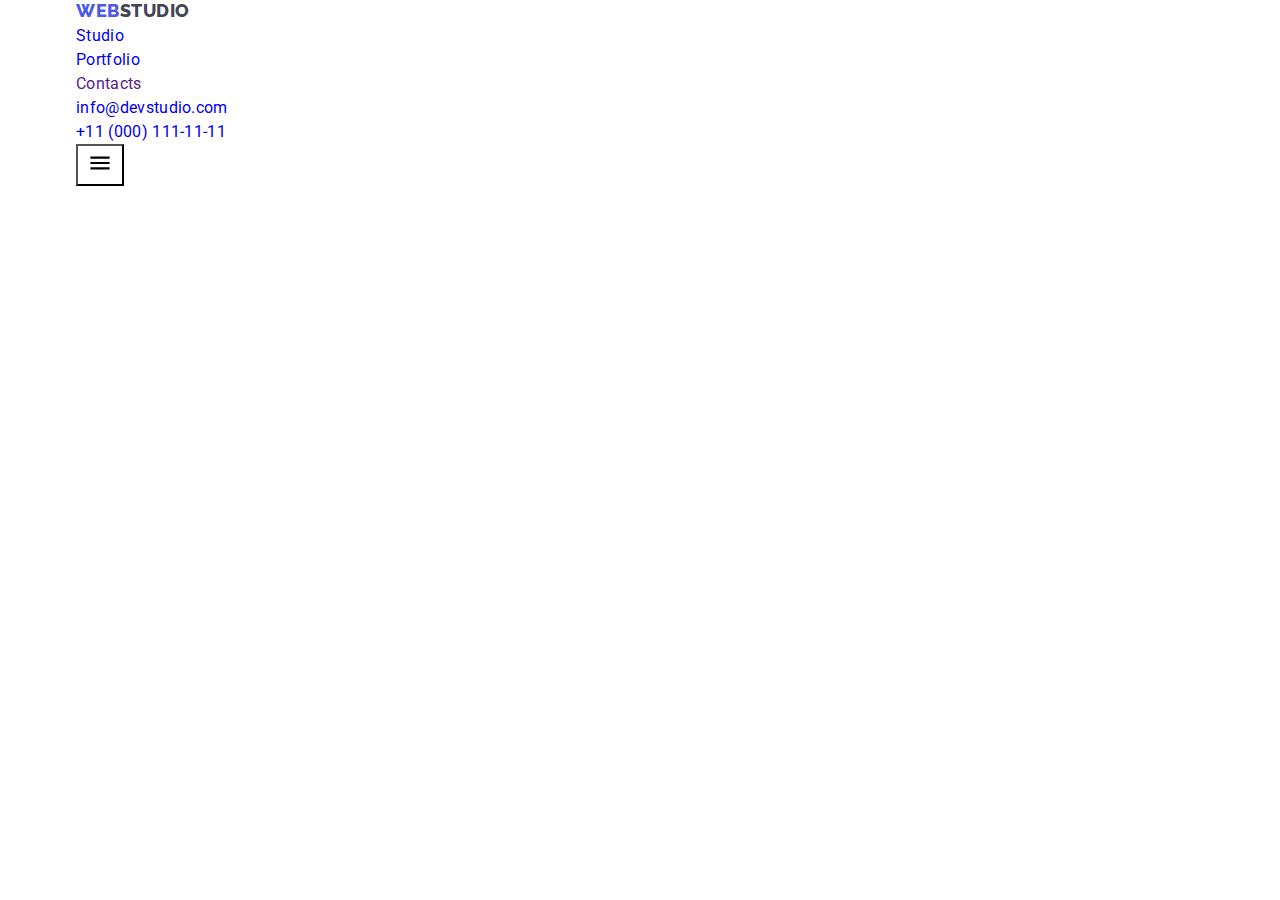
==== index.html @ 3a9acaa5 "comment styles and html" ====
<!DOCTYPE html>
<html lang="en">
  <head>
    <meta charset="UTF-8" />
    <meta http-equiv="X-UA-Compatible" content="IE=edge" />
    <meta name="viewport" content="width=device-width, initial-scale=1.0" />
    <title>Kizenko</title>
    <link rel="preconnect" href="https://fonts.googleapis.com" />
    <link rel="preconnect" href="https://fonts.gstatic.com" crossorigin />
    <link
      href="https://fonts.googleapis.com/css2?family=Raleway:wght@800&family=Roboto:wght@400;500;700;900&display=swap"
      rel="stylesheet"
    />
    <link
      rel="stylesheet"
      href="https://cdnjs.cloudflare.com/ajax/libs/modern-normalize/1.1.0/modern-normalize.min.css"
    />
    <link rel="stylesheet" href="./css/styles.css" />
  </head>

  <body>
    <!--header-->
    <header class="header">
      <div class="container main-nav">
        <nav class="nav">
          <a class="logo link" href="./index.html">
            <span class="web">web</span><span class="studio">studio</span>
          </a>
          <ul class="menu list">
            <li class="item">
              <a class="menu-item link current" href="./index.html">Studio</a>
            </li>
            <li class="item">
              <a class="menu-item link" href="./portfolio.html">Portfolio</a>
            </li>
            <li class="item"><a class="menu-item link" href="">Contacts</a></li>
          </ul>
        </nav>
        <ul class="contact-menu list">
          <li>
            <a class="contact-mail link" href="mailto:info@devstudio.com"
              >info@devstudio.com</a
            >
          </li>
          <li>
            <a class="contact-tel link" href="tel:+110001111111"
              >+11 (000) 111-11-11</a
            >
          </li>
        </ul>
        <button type="button" class="mobile-menu-open">
          <svg class="mobile-menu-open__icon" width="32" height="32">
            <use href="./images/icons.svg#icon-burger"></use>
          </svg>
        </button>
      </div>
    </header>
    <main>
      <!--hero-->
      <!-- <section class="hero">
        <div class="container">
          <h1 class="hero-title">Effective Solutions for Your Business</h1>
          <button class="hero-btn" type="button" data-modal-open>
            Order Service
          </button>
        </div>
      </section> -->
      <!--advantages-->
      <!-- <section class="advantages">
        <div class="container">
          <h2 class="advantages-title">our advantages</h2>
          <ul class="advantages-list list">
            <li class="list-element icon-antenna">
              <h3 class="list-title">Strategy</h3>
              <p class="list-text">
                Our goal is to identify the business problem to walk away with
                the perfect and creative solution.
              </p>
            </li>
            <li class="list-element icon-clock">
              <h3 class="list-title">Punctuality</h3>
              <p class="list-text">
                Bring the key message to the brand's audience for the best price
                within the shortest possible time.
              </p>
            </li>
            <li class="list-element icon-diagram">
              <h3 class="list-title">Diligence</h3>
              <p class="list-text">
                Research and confirm brands that present the strongest digital
                growth opportunities and minimize risk.
              </p>
            </li>
            <li class="list-element icon-astronaut">
              <h3 class="list-title">Technologies</h3>
              <p class="list-text">
                Design practice focused on digital experiences. We bring forth a
                deep passion for problem-solving.
              </p>
            </li>
          </ul>
        </div>
      </section> -->

      <!--img list-->
      <!-- <section class="img">
        <div class="container">
          <h2 class="img-title">What are we doing</h2>
          <ul class="img-list list">
            <li class="img-item">
              <img
                class="picture"
                src="./images/imac.jpg"
                alt="imac image"
                width="360"
              />
            </li>
            <li class="img-item">
              <img
                class="picture"
                src="./images/iphone.jpg"
                alt="iphone image"
                width="360"
              />
            </li>
            <li class="img-item">
              <img
                class="picture"
                src="./images/imac_and_iphone.jpg"
                alt="imac and iphone image"
                width="360"
              />
            </li>
          </ul>
        </div>
      </section> -->
      <!--team-->
      <!-- <section class="team">
        <div class="container">
          <h2 class="team-title">Our Team</h2>
          <ul class="team-list list">
            <li class="teammate">
              <img
                class="picture"
                src="./images/mark_guerrero.jpg"
                alt="Mark Guerrero"
                width="264"
              />
              <div class="card">
                <h3 class="teammate-name">Mark Guerrero</h3>
                <p class="teammate-position">Product Designer</p>
                <ul class="social-list list">
                  <li class="social-list-item">
                    <a href="" class="social-list-link">
                      <svg class="social-list-icon" width="16" height="16">
                        <use href="./images/icons.svg#icon-instagram"></use>
                      </svg>
                    </a>
                  </li>
                  <li class="social-list-item">
                    <a href="" class="social-list-link">
                      <svg class="social-list-icon" width="16" height="16">
                        <use href="./images/icons.svg#icon-twitter"></use>
                      </svg>
                    </a>
                  </li>
                  <li class="social-list-item">
                    <a href="" class="social-list-link">
                      <svg class="social-list-icon" width="16" height="16">
                        <use href="./images/icons.svg#icon-facebook"></use>
                      </svg>
                    </a>
                  </li>
                  <li class="social-list-item">
                    <a href="" class="social-list-link">
                      <svg class="social-list-icon" width="16" height="16">
                        <use href="./images/icons.svg#icon-linkedin"></use>
                      </svg>
                    </a>
                  </li>
                </ul>
              </div>
            </li>
            <li class="teammate">
              <img
                class="picture"
                src="./images/tom_ford.jpg"
                alt="Tom Ford"
                width="264"
              />
              <div class="card">
                <h3 class="teammate-name">Tom Ford</h3>
                <p class="teammate-position">Frontend Developer</p>
                <ul class="social-list list">
                  <li class="social-list-item">
                    <a href="" class="social-list-link">
                      <svg class="social-list-icon" width="16" height="16">
                        <use href="./images/icons.svg#icon-instagram"></use>
                      </svg>
                    </a>
                  </li>
                  <li class="social-list-item">
                    <a href="" class="social-list-link">
                      <svg class="social-list-icon" width="16" height="16">
                        <use href="./images/icons.svg#icon-twitter"></use>
                      </svg>
                    </a>
                  </li>
                  <li class="social-list-item">
                    <a href="" class="social-list-link">
                      <svg class="social-list-icon" width="16" height="16">
                        <use href="./images/icons.svg#icon-facebook"></use>
                      </svg>
                    </a>
                  </li>
                  <li class="social-list-item">
                    <a href="" class="social-list-link">
                      <svg class="social-list-icon" width="16" height="16">
                        <use href="./images/icons.svg#icon-linkedin"></use>
                      </svg>
                    </a>
                  </li>
                </ul>
              </div>
            </li>
            <li class="teammate">
              <img
                class="picture"
                src="./images/camila_garcia.jpg"
                alt="Camila Garcia"
                width="264"
              />
              <div class="card">
                <h3 class="teammate-name">Camila Garcia</h3>
                <p class="teammate-position">Marketing</p>
                <ul class="social-list list">
                  <li class="social-list-item">
                    <a href="" class="social-list-link">
                      <svg class="social-list-icon" width="16" height="16">
                        <use href="./images/icons.svg#icon-instagram"></use>
                      </svg>
                    </a>
                  </li>
                  <li class="social-list-item">
                    <a href="" class="social-list-link">
                      <svg class="social-list-icon" width="16" height="16">
                        <use href="./images/icons.svg#icon-twitter"></use>
                      </svg>
                    </a>
                  </li>
                  <li class="social-list-item">
                    <a href="" class="social-list-link">
                      <svg class="social-list-icon" width="16" height="16">
                        <use href="./images/icons.svg#icon-facebook"></use>
                      </svg>
                    </a>
                  </li>
                  <li class="social-list-item">
                    <a href="" class="social-list-link">
                      <svg class="social-list-icon" width="16" height="16">
                        <use href="./images/icons.svg#icon-linkedin"></use>
                      </svg>
                    </a>
                  </li>
                </ul>
              </div>
            </li>
            <li class="teammate">
              <img
                class="picture"
                src="./images/daniel_wilson.jpg"
                alt="Daniel Wilson"
                width="264"
              />
              <div class="card">
                <h3 class="teammate-name">Daniel Wilson</h3>
                <p class="teammate-position">UI Designer</p>
                <ul class="social-list list">
                  <li class="social-list-item">
                    <a href="" class="social-list-link">
                      <svg class="social-list-icon" width="16" height="16">
                        <use href="./images/icons.svg#icon-instagram"></use>
                      </svg>
                    </a>
                  </li>
                  <li class="social-list-item">
                    <a href="" class="social-list-link">
                      <svg class="social-list-icon" width="16" height="16">
                        <use href="./images/icons.svg#icon-twitter"></use>
                      </svg>
                    </a>
                  </li>
                  <li class="social-list-item">
                    <a href="" class="social-list-link">
                      <svg class="social-list-icon" width="16" height="16">
                        <use href="./images/icons.svg#icon-facebook"></use>
                      </svg>
                    </a>
                  </li>
                  <li class="social-list-item">
                    <a href="" class="social-list-link">
                      <svg class="social-list-icon" width="16" height="16">
                        <use href="./images/icons.svg#icon-linkedin"></use>
                      </svg>
                    </a>
                  </li>
                </ul>
              </div>
            </li>
          </ul>
        </div>
      </section> -->
      <!--Customers-->
      <!-- <section class="customers">
        <div class="container">
          <h2 class="customers-title">Customers</h2>
          <ul class="customers-list list">
            <li class="customers-item">
              <a href="" class="customers-link">
                <svg class="customers-icon" width="104" height="56">
                  <use href="./images/icons.svg#icon-Logo-1"></use>
                </svg>
              </a>
            </li>
            <li class="customers-item">
              <a href="" class="customers-link">
                <svg class="customers-icon" width="104" height="56">
                  <use href="./images/icons.svg#icon-Logo-2"></use>
                </svg>
              </a>
            </li>
            <li class="customers-item">
              <a href="" class="customers-link">
                <svg class="customers-icon" width="104" height="56">
                  <use href="./images/icons.svg#icon-Logo-3"></use>
                </svg>
              </a>
            </li>
            <li class="customers-item">
              <a href="" class="customers-link">
                <svg class="customers-icon" width="104" height="56">
                  <use href="./images/icons.svg#icon-Logo-4"></use>
                </svg>
              </a>
            </li>
            <li class="customers-item">
              <a href="" class="customers-link">
                <svg class="customers-icon" width="104" height="56">
                  <use href="./images/icons.svg#icon-Logo-5"></use>
                </svg>
              </a>
            </li>
            <li class="customers-item">
              <a href="" class="customers-link">
                <svg class="customers-icon" width="104" height="56">
                  <use href="./images/icons.svg#icon-Logo-6"></use>
                </svg>
              </a>
            </li>
          </ul>
        </div>
      </section> -->

      <!--/Customers-->
    </main>
    <!--footer-->
    <!-- <footer class="footer">
      <div class="container">
        <div>
          <a class="logo link" href="./index.html">
            <span class="footer-web">web</span
            ><span class="footer-studio">studio</span>
          </a>

          <p class="footer-text">
            Increase the flow of customers and sales for your business with
            digital marketing & growth solutions.
          </p>
        </div>
        <div class="footer-media">
          <h2 class="media-title">Social media</h2>
          <ul class="media-list list">
            <li class="media-item">
              <a href="" class="media-link">
                <svg class="media-icon" width="24" height="24">
                  <use href="./images/icons.svg#icon-instagram"></use></svg
              ></a>
            </li>
            <li class="media-item">
              <a href="" class="media-link">
                <svg class="media-icon" width="24" height="24">
                  <use href="./images/icons.svg#icon-twitter"></use></svg
              ></a>
            </li>
            <li class="media-item">
              <a href="" class="media-link">
                <svg class="media-icon" width="24" height="24">
                  <use href="./images/icons.svg#icon-facebook"></use></svg
              ></a>
            </li>
            <li class="media-item">
              <a href="" class="media-link">
                <svg class="media-icon" width="24" height="24">
                  <use href="./images/icons.svg#icon-linkedin"></use></svg
              ></a>
            </li>
          </ul>
        </div>
        <form class="footer-form">
          <label for="email-footer" class="footer-email-label">Subscribe</label>
          <div class="btn-wrap">
            <input
              type="email"
              id="email-footer"
              class="email-input"
              name="email-footer"
              placeholder="E-mail"
            />
            <button type="submit" class="footer-btn">Subscribe</button>
          </div>
        </form>
      </div>
    </footer> -->
    <!--OVERLAY-->
    <!-- <div class="overlay is-hidden" data-modal>
      <div class="modal">
        <button type="button" class="modal-close" data-modal-close>
          <svg class="close-icon" width="8" height="8">
            <use href="./images/icons.svg#icon-close"></use>
          </svg>
        </button>
        <h2 class="modal-title">
          Leave your contacts and we will call you back
        </h2>
        <form class="form">
          <div class="form-wrap">
            <label for="user" class="user-label label">Name</label>
            <div class="input-wrap">
              <input
                type="text"
                name="user"
                class="user-input input"
                id="user"
              />
              <svg class="input-icon" width="12" height="12">
                <use href="./images/icons.svg#icon-name"></use>
              </svg>
            </div>
          </div>
          <div class="form-wrap">
            <label for="phone" class="phone-label label">Phone</label>
            <div class="input-wrap">
              <input
                type="tel"
                name="phone"
                class="phone-impu input"
                id="phone"
              />
              <svg class="input-icon" width="12" height="12">
                <use href="./images/icons.svg#icon-phone"></use>
              </svg>
            </div>
          </div>
          <div class="form-wrap">
            <label for="email" class="email-label label">Email</label>
            <div class="input-wrap">
              <input
                type="email"
                name="email"
                class="email-input input"
                id="email"
              />
              <svg class="input-icon" width="12" height="12">
                <use href="./images/icons.svg#icon-email"></use>
              </svg>
            </div>
          </div>
          <label class="label" for="comment">Comment</label>
          <textarea
            class="comment"
            name="comment"
            id="comment"
            placeholder="Text input"
          ></textarea>
          <div class="checkbox-wrap">
            <input
              class="checkbox visually-hidden"
              type="checkbox"
              name="checkbox"
              id="checkbox"
            />
            <label class="checkbox-label" for="checkbox"
              >I accept the terms and conditions of the
              <a class="policy-link" href="">Privacy Policy</a>
            </label>
          </div>
          <button type="submit" class="form-btn">Send</button>
        </form>
      </div>
    </div> -->
    <!--SCRIPT-->
    <!-- <script src="./js/modal.js"></script> -->
  </body>
</html>
---- css/styles.css ----
:root {
  --brand-color: #4d5ae5;
  --headings-text-color: #2e2f42;
  --text-color: #434455;
  --background-color: #ffffff;
  --animation-duration: 250ms;
  --animation-timing-function: cubic-bezier(0.4, 0, 0.2, 1);
}
html {
  box-sizing: border-box;
}
*,
*::before *::after {
  box-sizing: inherit;
}
.list {
  list-style-type: none;
}
.link {
  text-decoration: none;
}
.picture {
  display: block;
}
body {
  font-family: "Roboto", sans-serif;
  line-height: 1.5;
  letter-spacing: 0.02em;
  color: var(--text-color);
  background-color: var(--background-color);
}
p,
h1,
h2,
h3,
h4,
h5,
h6 {
  margin: 0;
}
ul,
ol {
  margin: 0;
  padding-left: 0;
}
/* .container {
  width: 1158px;
  margin: 0 auto;
  padding-left: 15px;
  padding-right: 15px;
} */
.visually-hidden {
position: absolute;
width: 1px;
height: 1px;
margin: -1px;
border: 0;
padding: 0;
white-space: nowrap;
clip-path: inset (100%);
clip: rect(0 0 0 0); overflow: hidden;}

/* ==================== HEADER ==================== */
.logo {
  font-family: "Raleway", sans-serif;
  font-weight: 800;
  font-size: 18px;
  line-height: 1.16em;
  letter-spacing: 0.03em;
  text-transform: uppercase;
  color: var(--brand-color);
}
.studio {
  color: var(--text-color);
}
.container{
  padding-left: 16px;
  padding-right: 16px;
}
@media screen and (min-width:480px) {
  .container{
    width: 426px;
    margin-left: auto;
    margin-right: auto;
  }
}
@media screen and (min-width:768px) {
  .container{
    width: 736px;
  }
}
@media screen and (min-width:1200px) {
  .container{
    width: 1160px;
  }
}
.mobile-menu-open{
  background-color: transparent;
}



























/* .header {
  border-bottom: 1px solid #e7e9fc;
}

.main-nav {
  display: flex;
  align-items: center;
}
.nav {
  display: flex;
  align-items: center;
}
.logo {
  font-family: "Raleway", sans-serif;
  font-weight: 800;
  font-size: 18px;
  line-height: 1.33;
  letter-spacing: 0.03em;
  text-transform: uppercase;
  color: var(--brand-color);
}
.nav .logo {
  margin-right: 76px;
}

.studio {
  color: var(--text-color);
}

.menu {
  display: flex;
  gap: 40px;
}
.menu-item {
  font-weight: 600;
  color: var(--headings-text-color);
}
.menu .menu-item {
  display: block;
  padding-top: 24px;
  padding-bottom: 24px;
  position: relative;
  transition-property: color;
  transition-duration: var(--animation-duration);
  transition-timing-function: var(--animation-timing-function);
}
.current {
  color: #404bbf;
}
.menu-item.current::after {
  content: "";
  position: absolute;
  width: 100%;
  height: 4px;
  border-radius: 2px;
  background-color: #404bbf;
  left: 0px;
  bottom: 0px;
}

.menu-item:hover,
.menu-item:focus {
  color: var(--brand-color);
}
.contact-menu {
  display: flex;
  gap: 40px;
  margin-left: auto;
}
.contact-mail {
  color: var(--text-color);
  transition-property: color;
  transition-duration: var(--animation-duration);
  transition-timing-function: var(--animation-timing-function);
}
.contact-mail:hover,
.contact-mail:focus {
  color: var(--brand-color);
}

.contact-tel {
  color: var(--text-color);
  transition-property: color;
  transition-duration: var(--animation-duration);
  transition-timing-function: var(--animation-timing-function);
}
.contact-tel:hover,
.contact-tel:focus {
  color: var(--brand-color);
} */

/* ==================== /HEADER ==================== */

/* ==================== HERO ==================== */
/* .hero {
  max-width: 1440px;
  height: 600px;
  background-color: var(--headings-text-color);
  padding-top: 188px;
  padding-bottom: 188px;
  margin-left: auto;
  margin-right: auto;
  background-image: linear-gradient(
      rgba(46, 47, 66, 0.7),
      rgba(46, 47, 66, 0.7)
    ),
    url(../images/office.jpg);
  background-size: cover;
  background-repeat: no-repeat;
}
.hero .container {
  text-align: center;
}
.hero-title {
  font-family: "Roboto", sans-serif;
  font-weight: 700;
  font-size: 56px;
  line-height: 1.07;
  letter-spacing: 0.02em;
  color: #ffffff;
  max-width: 500px;
  margin-left: auto;
  margin-right: auto;
  margin-bottom: 48px;
}
.hero-btn {
  display: inline-block;
  min-width: 169px;
  min-height: 56px;
  background-color: var(--brand-color);
  color: #ffffff;
  font-family: "Roboto";
  font-weight: 600;
  font-size: 16px;
  line-height: 1.19;
  letter-spacing: 0.04em;
  border-radius: 4px;
  padding: 16px, 32px;
  border: 1px solid transparent;
  transition-property: background-color;
  transition-duration: var(--animation-duration);
  transition-timing-function: var(--animation-timing-function);
}
.hero-btn:hover,
.hero-btn:focus {
  color: #ffffff;
  background-color: #404bbf;
  cursor: pointer;
  box-shadow: 0px 4px 4px rgba(0, 0, 0, 0.15);
  border-radius: 4px;
}
/* ==================== /HERO ==================== */

/* ==================== ADVANTAGES ==================== */
/* .advantages {
  padding-top: 120px;
  padding-bottom: 120px;
}
.advantages-list {
  display: flex;
  gap: 24px;
}
.advantages-title {
  display: none;
}
.list-element::before {
  display: block;
  content: "";
  height: 112px;
  background: #f4f4fd;
  border-radius: 4px;
  background-size: 64px 64px;
  background-repeat: no-repeat;
  background-position: center;
  margin-bottom: 8px;
}
.icon-antenna::before {
  background-image: url("../images/antenna.svg");
}
.icon-clock::before {
  background-image: url("../images/clock.svg");
}
.icon-diagram::before {
  background-image: url("../images/diagram.svg");
}
.icon-astronaut::before {
  background-image: url("../images/astronaut.svg");
}

.list-element {
  width: 264px;
}
.list-element .list-title {
  font-family: "Roboto", sans-serif;
  font-weight: 600;
  font-size: 20px;
  line-height: 1.2;
  letter-spacing: 0.02em;
  color: var(--headings-text-color);
  margin-bottom: 8px;
} */ */

/* ==================== /ADVANTAGES ==================== */

/* ==================== IMG-LIST ==================== */
/* .img {
  padding-bottom: 120px;
}
.img-list {
  display: flex;
  gap: 24px;
}
.img-title {
  font-family: "Roboto", sans-serif;
  font-weight: 600;
  font-size: 36px;
  line-height: 1.11;
  letter-spacing: 0.02em;
  text-transform: capitalize;
  color: var(--headings-text-color);
  text-align: center;
  margin-bottom: 72px;
} */
/* ==================== /IMG-LIST ==================== */

/* ==================== TEAM ==================== */
/* .team {
  background-color: #f4f4fd;
  padding-top: 120px;
  padding-bottom: 120px;
}
.team-title {
  text-align: center;
}
.team-list {
  display: flex;
  gap: 24px;
}
.card {
  text-align: center;
  margin-top: 32px;
  margin-bottom: 32px;
}
.team-title {
  font-family: "Roboto", sans-serif;
  font-weight: 600;
  font-size: 36px;
  line-height: 1.11;
  letter-spacing: 0.02em;
  text-transform: capitalize;
  color: var(--headings-text-color);
  margin-bottom: 72px;
}
.teammate {
  background-color: #ffffff;
  border-radius: 0px 0px 4px 4px;
  box-shadow: 0px 1px 6px rgba(46, 47, 66, 0.08),
    0px 1px 1px rgba(46, 47, 66, 0.16), 0px 2px 1px rgba(46, 47, 66, 0.08);
}
.teammate-name {
  font-family: "Roboto", sans-serif;
  font-weight: 600;
  font-size: 20px;
  line-height: 1.2;
  letter-spacing: 0.02em;
  color: var(--headings-text-color);
  margin-bottom: 8px;
}
.teammate-position {
  margin-bottom: 8px;
}
.social-list {
  display: flex;
  justify-content: center;
  gap: 24px;
}
.social-list-link {
  display: flex;
  justify-content: center;
  align-items: center;
  width: 40px;
  height: 40px;
  border-radius: 50%;
  background-color: var(--brand-color);
  transition-property: background-color;
  transition-duration: var(--animation-duration);
  transition-timing-function: var(--animation-timing-function);
}
.social-list-link:hover,
.social-list-link:focus {
  background-color: #404bbf;
} */
/* ==================== /TEAM ==================== */

/* ==================== CUSTOMERS ==================== */
/* .customers {
  padding-top: 130px;
  padding-bottom: 120px;
}
.customers-title {
  font-family: "Roboto", sans-serif;
  font-weight: 700;
  font-size: 36px;
  line-height: 1.11em;
  color: var(--headings-text-color);
  text-align: center;
  margin-bottom: 72px;
}
.customers-list {
  display: flex;
  gap: 24px;
}
.customers-item {
  width: 168px;
  height: 88px;
}
.customers-link {
  width: 100%;
  height: 100%;
  border: 1px solid #8e8f99;
  border-radius: 4px;
  display: flex;
  align-items: center;
  justify-content: center;
  transition-property: border-color;
  transition-duration: var(--animation-duration);
  transition-timing-function: var(--animation-timing-function);
  color: #998e97;
}
.customers-link:hover,
.customers-link:focus {
  border-color: #404bbf;
}
.customers-link .customers-icon {
  fill: currentColor;
  transition-property: fill;
  transition-duration: var(--animation-duration);
  transition-timing-function: var(--animation-timing-function);
}
.customers-link:hover .customers-icon,
.customers-link:focus .customers-icon {
  fill: #404bbf;
} */

/* ==================== /CUSTOMERS ==================== */

/* ==================== FOOTER ==================== */
/* 
.footer {
  padding-top: 100px;
  padding-bottom: 100px;
  background-color: var(--headings-text-color);
  color: #e7e9fc;
}
.footer .container {
  display: flex;
}
.footer-studio {
  color: #f4f4fd;
}

.footer-text {
margin-top: 16px;
width: 269px;
height: 72px;
left: 156px;
font-family: 'Roboto', sans-serif;
font-size: 16px;
line-height: 1.5em;
}
.footer-media {
  text-align: start;
  margin-left: 120px;
}
.media-title {
  font-family: "Roboto", sans-serif;
  font-weight: 500;
  font-size: 16px;
  line-height: 1.5em;
  margin-bottom: 16px;
  color: #FFFFFF;
}
.media-list {
  display: flex;
  justify-content: center;
  gap: 16px;
}
.media-link {
  display: flex;
  justify-content: center;
  align-items: center;
  width: 40px;
  height: 40px;
  border-radius: 50%;
  background-color: rgba(255, 255, 255, 0.1);
  transition-property: background-color;
  transition-duration: var(--animation-duration);
  transition-timing-function: var(--animation-timing-function);
}
.media-link:hover,
.media-link:focus {
  background-color: #31d0aa;
}
.footer-form{
  display: block;
  margin-left: 80px;
}
.footer-email-label{
display: block;
font-family: 'Roboto', sans-serif;
font-weight: 500;
font-size: 16px;
line-height: 1.5em;
color: #FFFFFF;
margin-bottom: 16px;
}
.email-input{
  font-family: 'Roboto', sans-serif;
  font-size: 12px;
  line-height: 1.33em;
  width: 264px;
  height: 40px;
  border: 1px solid rgba(255, 255, 255, 0.1);;
  background-color: transparent;
  border-radius: 4px;
  padding-left: 16px;
  transition-property: border-color, ;
  outline: none;
  transition-duration: var(--animation-duration);
  transition-timing-function: var(--animation-timing-function);
  color: #FFFFFF;
}
.email-input:focus{
  border-color: #4d5ae5;
}
.btn-wrap{
  display: flex;
  align-items: center;
}
.footer-btn{
  position: relative;
  width: 165px;
  height: 40px;
  display: inline-block;
  background-color: var(--brand-color);
  color: #ffffff;
  font-family: 'Roboto', sans-serif;
  font-weight: 500;
  font-size: 16px;
  line-height: 1.5em;
  border-radius: 4px;
  text-align: left;
  border: 1px solid transparent;
  transition-property: background-color;
  transition-duration: var(--animation-duration);
  transition-timing-function: var(--animation-timing-function);
  align-items: center;
  padding: 8px 24px;
  margin-left: 24px;
}
.footer-btn:hover,
.footer-btn:focus {
  color: #ffffff;
  background-color: var(--brand-color);
  cursor: pointer;
  box-shadow: 0px 4px 4px rgba(0, 0, 0, 0.15);
}
.footer-btn::after{
  content: "";
  width: 24px;
  height: 20px;
  position: absolute;
  background-image: url(../images/send.svg);
  transform: translate(16px);
} */
/* ==================== /FOOTER ==================== */

/* ==================== PORTFOLIO PAGE ==================== */

/* ==================== FILTER ==================== */
/* .filter {
  padding-top: 96px;
  padding-bottom: 120px;
}
.filter-list {
  display: flex;
  justify-content: center;
  gap: 24px;
  margin-bottom: 72px;
}
.filter-btn {
  display: inline-block;
  padding: 12px 24px;
  font-family: "Roboto", sans-serif;
  font-weight: 600;
  font-size: 16px;
  line-height: 1.5;
  letter-spacing: 0.04em;
  color: var(--brand-color);
  background-color: #f4f4fd;
  border: 1px solid #e7e9fc;
  border-radius: 4px;

  transition-property: background-color, box-shadow, color;
  transition-duration: var(--animation-duration);
  transition-timing-function: var(--animation-timing-function);
}
.filter-btn:hover,
.filter-btn:focus {
  color: #ffffff;
  background-color: var(--brand-color);
  cursor: pointer;
  box-shadow: 0px 4px 4px rgba(0, 0, 0, 0.15);
} */

/* ==================== /FILTER ==================== */
/* ==================== FILTER-IMG ==================== */
/* 
.card-portfolio {
  padding-top: 32px;
  padding-bottom: 32px;
  padding-left: 16px;
  border: 1px solid #e7e9fc;
  border-top: transparent;
}
.filter-img {
  display: flex;
  flex-wrap: wrap;
}

.filter-img-item {
  margin-right: 24px;
  margin-bottom: 48px;
  box-shadow: 0px 1px 6px rgba(46, 47, 66, 0.08);
  transition-property: box-shadow;
  transition-duration: var(--animation-duration);
  transition-timing-function: var(--animation-timing-function);
}
.filter-img-link {
  display: block;
}
.filter-img-link:hover .slide-window {
  transform: translateY(0%);
}
/* ---------- Slide Window ---------- */
/* .img-wrap {
  position: relative;
  overflow: hidden;
}
.slide-window {
  position: absolute;
  top: 0px;

  font-family: "Roboto", sans-serif;
  font-style: normal;
  font-weight: 400;
  font-size: 16px;
  line-height: 1.5;
  letter-spacing: 0.02em;
  color: #f4f4fd;
  background-color: #4d5ae5;
  padding-top: 40px;
  padding-left: 32px;
  padding-right: 32px;
  height: 100%;
  transform: translateY(100%);
  transition-property: transform;
  transition-duration: var(--animation-duration);
  transition-timing-function: var(--animation-timing-function);
}
/* ---------- /Slide Window ---------- */
/* .filter-img-item:hover,
.filter-img-item:focus {
  box-shadow: 0px 1px 6px rgba(46, 47, 66, 0.08),
    0px 1px 1px rgba(46, 47, 66, 0.16), 0px 2px 1px rgba(46, 47, 66, 0.08);
}

.filter-img-item:nth-child(3n) {
  margin-right: 0;
}
.filter-img-item:nth-last-child(-n + 3) {
  margin-bottom: 0px;
}
.filter-title {
  font-family: "Roboto", sans-serif;
  font-weight: 600;
  font-size: 20px;
  line-height: 1.2;
  letter-spacing: 0.02em;
  color: var(--headings-text-color);
  margin-bottom: 8px;
}
.filter-text {
  font-family: "Roboto", sans-serif;
  line-height: 1.5;
  letter-spacing: 0.02em;
  color: var(--text-color);} */


/* ==================== /FILTER-IMG ==================== */
/* ==================== /PORTFOLIO PAGE ==================== */

/* ==================== OVERLAY ==================== */

/* .overlay {
  position: fixed;
  top: 0;
  width: 100%;
  height: 100%;
  background-color: rgba(46, 47, 66, 0.4);
  transition-property: opacity, visibility;
  transition-duration: var(--animation-duration);
  transition-timing-function: var(--animation-timing-function);
}
.modal {
  position: absolute;
  top: 50%;
  left: 50%;
  width: 408px;
  min-height: 576px;
  background-color: #fcfcfc;
  border-radius: 4px;
  transform: translate(-50%, -50%) scale(1);
  transition-property: transform;
  transition-duration: var(--animation-duration);
  transition-timing-function: var(--animation-timing-function);
}
.overlay.is-hidden .modal {
  transform: translate(-50%, -50%) scale(0);
}

.modal-close {
  position: absolute;
  display: flex;
  top: 24px;
  right: 24px;
  width: 24px;
  height: 24px;
  border-radius: 50%;
  background-color: #e7e9fc;
  color:currentColor;
  border: 1px solid rgba(0, 0, 0, 0.1);
  cursor: pointer;
  align-items: center;
  justify-content: center;
  transition-property: background-color, fill;
  transition-duration: var(--animation-duration);
  transition-timing-function: var(--animation-timing-function);
}
.modal-close:hover,
.modal-close:focus{
  background-color: #404BBF;
  fill:#FFFFFF;
}
.is-hidden {
  opacity: 0;
  visibility: hidden;
  pointer-events: none;
}

.modal-title {
  font-family: "Roboto", sans-serif;
  font-weight: 500;
  font-size: 16px;
  line-height: 1.5em;
  text-align: center;
  padding-top: 72px;
  padding-bottom: 14px;
  color: #2e2f42;
}

.form {
  margin: 0 auto;
  padding: 24px;
  padding-top: 0;
  
}

.label {
  font-family: "Roboto", sans-serif;
  font-size: 12px;
  line-height: 1.33em;
  color: #8e8f99;
  margin-bottom: 4px;
}
.form-wrap{
  margin: 0 auto;
  margin-bottom: 8px;
}
.input-wrap{
    position: relative;
}

.input-icon{
  position: absolute;
  left: 19px;
  top: 50%;
  transform: translateY(-50%);
  fill: currentColor;
  transition-property: fill;
  transition-duration: var(--animation-duration);
  transition-timing-function: var(--animation-timing-function);
}

.input {
  font-family: 'Roboto', sans-serif;
  font-size: 12px;
  line-height: 1.33em;
  display: flex;
  width: 360px;
  height: 40px;
  border: 1px solid rgba(33, 33, 33, 0.2);
  background-color: transparent;
  border-radius: 4px;
  padding-left: 38px;
  outline: none;
  transition-property: border-color, ;
  transition-duration: var(--animation-duration);
  transition-timing-function: var(--animation-timing-function);
}
.input:focus{
  border-color: #4d5ae5;
}

.input:focus + .input-icon{
  fill: var(--brand-color);
}



.comment {
  font-family: 'Roboto', sans-serif;
  font-size: 12px;
  line-height: 1.33em;
  resize: none;
  width: 360px;
  height: 120px;
  border: 1px solid rgba(33, 33, 33, 0.2);
  background-color: transparent;
  border-radius: 4px;
  outline: none;
  padding-left: 16px;
  padding-top: 8px;
  margin-bottom: 16px;
  transition-property: border-color, ;
  transition-duration: var(--animation-duration);
  transition-timing-function: var(--animation-timing-function);
}
.comment:focus{
  border-color: #4d5ae5;}

.comment::placeholder{
font-family: 'Roboto', sans-serif;
font-size: 12px;
line-height: 1.33em;
color: rgba(117, 117, 117, 0.5);
}

.checkbox-wrap{
  display: flex;
  margin-bottom: 24px;
}
.checkbox-label{
  font-family: "Roboto", sans-serif;
  font-size: 12px;
  line-height: 1.33em;
  color: #8e8f99;
  display: flex;
  text-align: center;
}
.checkbox-label::before{
  display:block;
  content: " ";
  width: 16px;
  height: 16px;
  border: 1.25px solid #000000;
  border-radius: 2px; ;
  margin-right: 8px;
  position: center;
}
.checkbox:checked + .checkbox-label::before {
background-color:var(--brand-color) ;
border: none;
background-image: url(../images/check.svg);
background-repeat: no-repeat;
background-size: 10px 8px;
background-position: center;

}
.policy-link{
  margin-left: 4px;
  color:#4D5AE5;
}

.form-btn {
  display: block;
  min-width: 169px;
  min-height: 56px;
  background-color: var(--brand-color);
  color: #ffffff;
  font-family: "Roboto";
  font-weight: 600;
  font-size: 16px;
  line-height: 1.19;
  letter-spacing: 0.04em;
  border-radius: 4px;
  padding: 16px, 32px;
  border: 1px solid transparent;
  transition-property: background-color, fill;
  transition-duration: var(--animation-duration);
  transition-timing-function: var(--animation-timing-function);
  margin: 0 auto;

}
.form-btn:hover,
.form-btn:focus {
  color: #ffffff;
  background-color: #404bbf;
  cursor: pointer;
  box-shadow: 0px 4px 4px rgba(0, 0, 0, 0.15);
  border-radius: 4px; */

/* ==================== /OVERLAY ==================== */
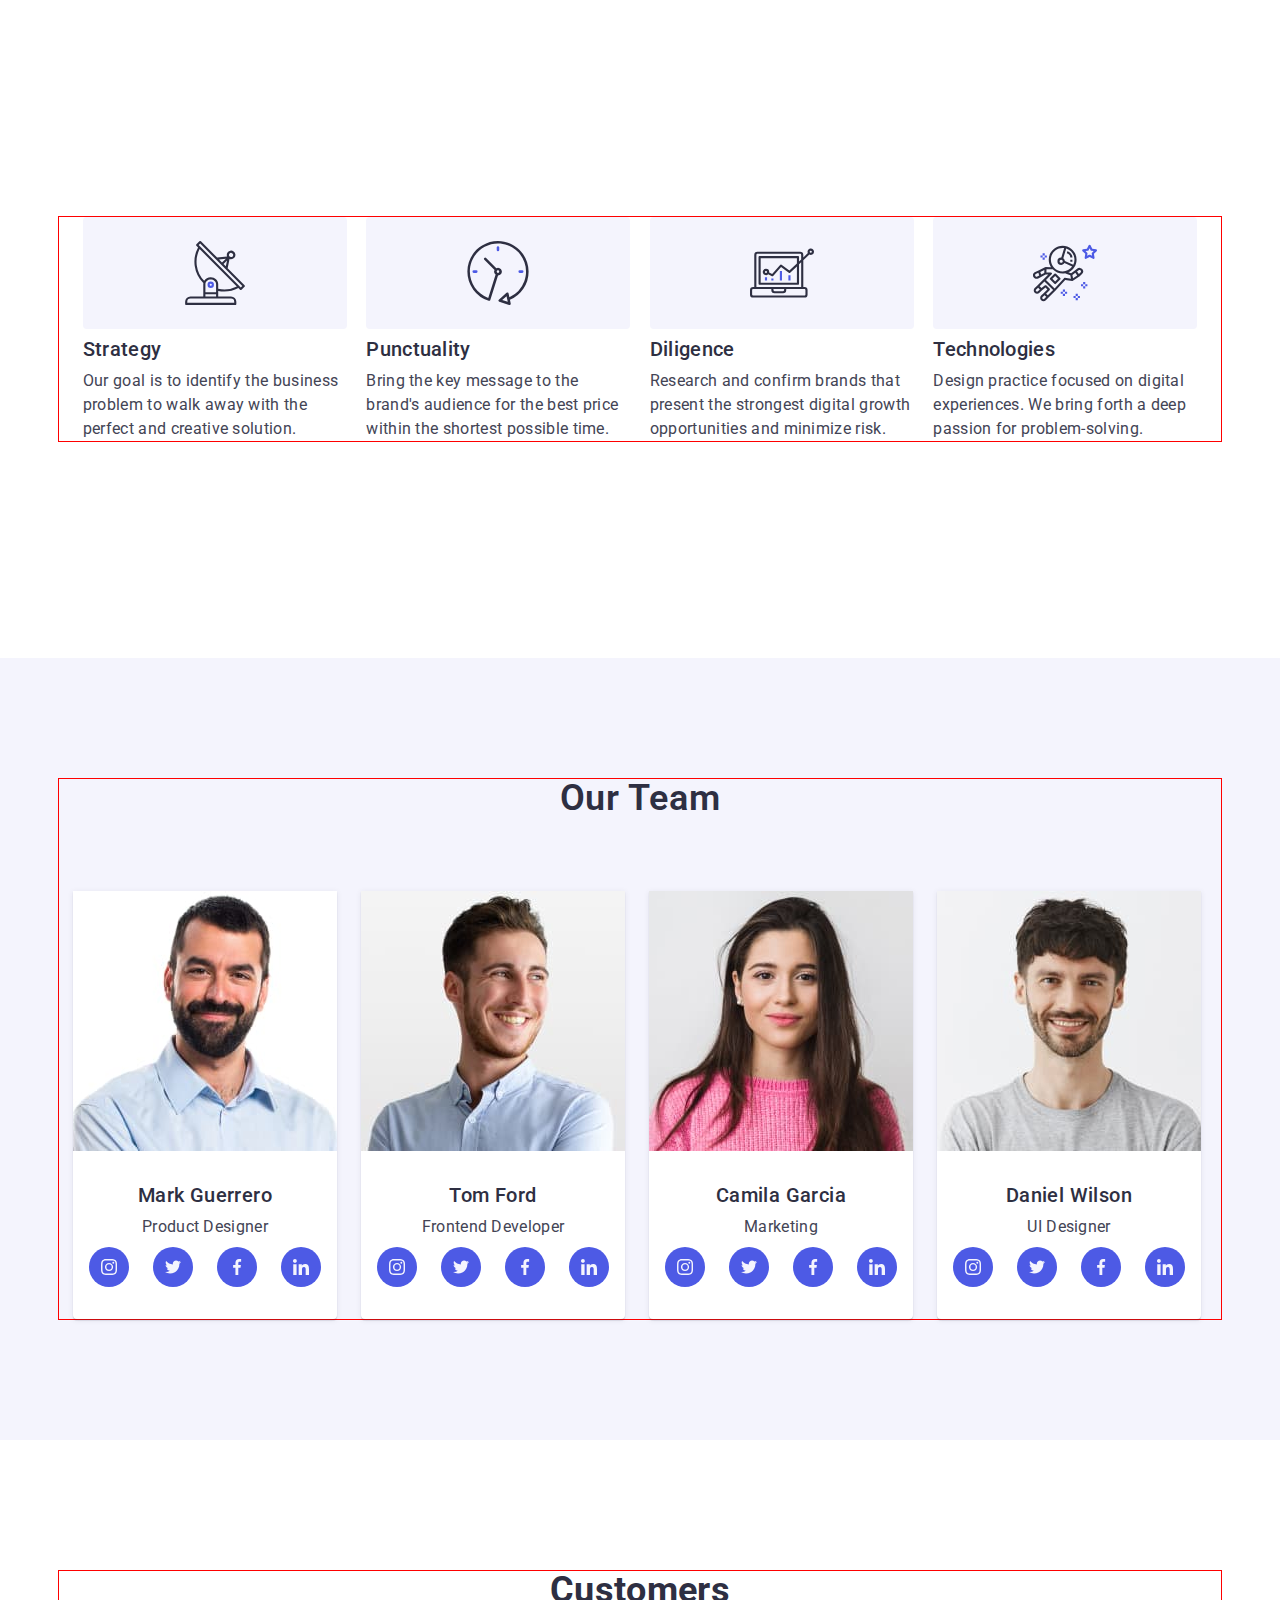
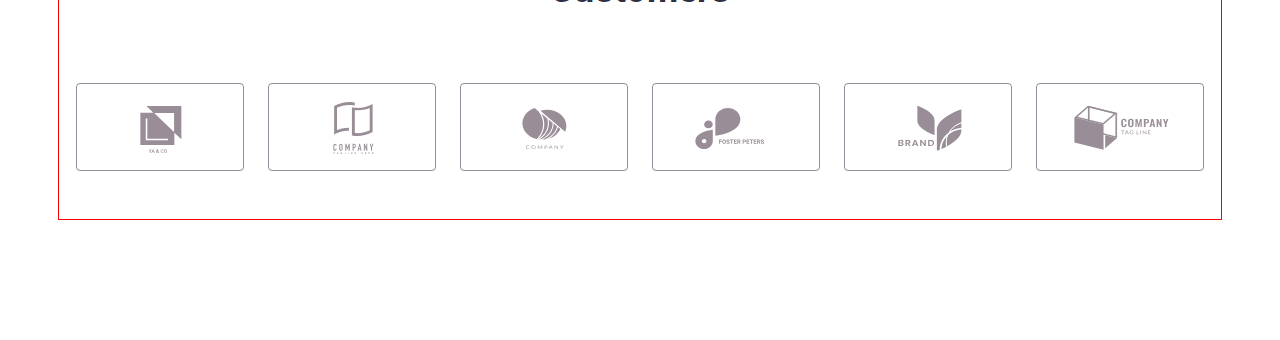
==== commit 814763fb: "create 3 section" ====
--- a/index.html
+++ b/index.html
@@ -16,11 +16,14 @@
       href="https://cdnjs.cloudflare.com/ajax/libs/modern-normalize/1.1.0/modern-normalize.min.css"
     />
     <link rel="stylesheet" href="./css/styles.css" />
+    <link rel="stylesheet" href="./css/mobile.css" />
+    <link rel="stylesheet" href="./css/tablet.css" />
+    <link rel="stylesheet" href="./css/desktop.css" />
   </head>
 
   <body>
     <!--header-->
-    <header class="header">
+    <!-- <header class="header">
       <div class="container main-nav">
         <nav class="nav">
           <a class="logo link" href="./index.html">
@@ -48,14 +51,9 @@
             >
           </li>
         </ul>
-        <button type="button" class="mobile-menu-open">
-          <svg class="mobile-menu-open__icon" width="32" height="32">
-            <use href="./images/icons.svg#icon-burger"></use>
-          </svg>
-        </button>
       </div>
     </header>
-    <main>
+    <main> -->
       <!--hero-->
       <!-- <section class="hero">
         <div class="container">
@@ -66,7 +64,7 @@
         </div>
       </section> -->
       <!--advantages-->
-      <!-- <section class="advantages">
+      <section class="advantages">
         <div class="container">
           <h2 class="advantages-title">our advantages</h2>
           <ul class="advantages-list list">
@@ -100,7 +98,7 @@
             </li>
           </ul>
         </div>
-      </section> -->
+      </section>
 
       <!--img list-->
       <!-- <section class="img">
@@ -135,7 +133,7 @@
         </div>
       </section> -->
       <!--team-->
-      <!-- <section class="team">
+      <section class="team">
         <div class="container">
           <h2 class="team-title">Our Team</h2>
           <ul class="team-list list">
@@ -309,9 +307,9 @@
             </li>
           </ul>
         </div>
-      </section> -->
+      </section>
       <!--Customers-->
-      <!-- <section class="customers">
+      <section class="customers">
         <div class="container">
           <h2 class="customers-title">Customers</h2>
           <ul class="customers-list list">
@@ -359,7 +357,7 @@
             </li>
           </ul>
         </div>
-      </section> -->
+      </section>
 
       <!--/Customers-->
     </main>
@@ -499,6 +497,6 @@
       </div>
     </div> -->
     <!--SCRIPT-->
-    <!-- <script src="./js/modal.js"></script> -->
+    <script src="./js/modal.js"></script>
   </body>
 </html>
--- a/css/styles.css
+++ b/css/styles.css
@@ -19,7 +19,7 @@
 .link {
   text-decoration: none;
 }
-.picture {
+img {
   display: block;
 }
 body {
@@ -44,11 +44,13 @@
   padding-left: 0;
 }
 /* .container {
-  width: 1158px;
+  width: 1158px; 
   margin: 0 auto;
   padding-left: 15px;
   padding-right: 15px;
 } */
+  /* outline: 2px solid red;*/
+
 .visually-hidden {
 position: absolute;
 width: 1px;
@@ -61,70 +63,7 @@
 clip: rect(0 0 0 0); overflow: hidden;}
 
 /* ==================== HEADER ==================== */
-.logo {
-  font-family: "Raleway", sans-serif;
-  font-weight: 800;
-  font-size: 18px;
-  line-height: 1.16em;
-  letter-spacing: 0.03em;
-  text-transform: uppercase;
-  color: var(--brand-color);
-}
-.studio {
-  color: var(--text-color);
-}
-.container{
-  padding-left: 16px;
-  padding-right: 16px;
-}
-@media screen and (min-width:480px) {
-  .container{
-    width: 426px;
-    margin-left: auto;
-    margin-right: auto;
-  }
-}
-@media screen and (min-width:768px) {
-  .container{
-    width: 736px;
-  }
-}
-@media screen and (min-width:1200px) {
-  .container{
-    width: 1160px;
-  }
-}
-.mobile-menu-open{
-  background-color: transparent;
-}
-
-
-
-
-
-
-
-
-
-
-
-
-
-
-
-
-
-
-
-
-
-
-
-
-
-
-
-/* .header {
+.header {
   border-bottom: 1px solid #e7e9fc;
 }
 
@@ -213,12 +152,12 @@
 .contact-tel:hover,
 .contact-tel:focus {
   color: var(--brand-color);
-} */
+}
 
 /* ==================== /HEADER ==================== */
 
 /* ==================== HERO ==================== */
-/* .hero {
+.hero {
   max-width: 1440px;
   height: 600px;
   background-color: var(--headings-text-color);
@@ -278,58 +217,53 @@
 /* ==================== /HERO ==================== */
 
 /* ==================== ADVANTAGES ==================== */
-/* .advantages {
-  padding-top: 120px;
-  padding-bottom: 120px;
+.container{
+  width: 100%;
+  border: 1px solid red;
+  margin: 0 auto;
+  padding-left: 14px;
+  padding-right: 14px;
+}
+.advantages {
+  padding-top: 96px;
+  padding-bottom: 96px;
 }
 .advantages-list {
-  display: flex;
   gap: 24px;
 }
 .advantages-title {
   display: none;
 }
-.list-element::before {
-  display: block;
-  content: "";
-  height: 112px;
-  background: #f4f4fd;
-  border-radius: 4px;
-  background-size: 64px 64px;
-  background-repeat: no-repeat;
-  background-position: center;
-  margin-bottom: 8px;
-}
-.icon-antenna::before {
-  background-image: url("../images/antenna.svg");
-}
-.icon-clock::before {
-  background-image: url("../images/clock.svg");
-}
-.icon-diagram::before {
-  background-image: url("../images/diagram.svg");
-}
-.icon-astronaut::before {
-  background-image: url("../images/astronaut.svg");
-}
-
 .list-element {
-  width: 264px;
-}
-.list-element .list-title {
-  font-family: "Roboto", sans-serif;
-  font-weight: 600;
-  font-size: 20px;
-  line-height: 1.2;
-  letter-spacing: 0.02em;
+  width: 356px;
+  margin: 0 auto;
+}
+.list-title {
+  font-family: "Roboto", sans-serif;
+  font-weight: 700;
+  font-size: 40px;
+  line-height: 1.11em;
   color: var(--headings-text-color);
   margin-bottom: 8px;
-} */ */
+  text-align: center;
+}
+.list-text{
+font-family: 'Roboto', sans-serif;
+font-weight: 500;
+font-size: 16px;
+line-height: 1.5em;
+letter-spacing: 0.02em;
+margin-bottom: 72px
+}
+.icon-astronaut .list-text{
+  margin-bottom: 0px;
+}
+
 
 /* ==================== /ADVANTAGES ==================== */
 
 /* ==================== IMG-LIST ==================== */
-/* .img {
+.img {
   padding-bottom: 120px;
 }
 .img-list {
@@ -346,11 +280,14 @@
   color: var(--headings-text-color);
   text-align: center;
   margin-bottom: 72px;
-} */
+}
 /* ==================== /IMG-LIST ==================== */
 
 /* ==================== TEAM ==================== */
-/* .team {
+.team .container{
+  width: 294px;
+}
+.team {
   background-color: #f4f4fd;
   padding-top: 120px;
   padding-bottom: 120px;
@@ -359,13 +296,11 @@
   text-align: center;
 }
 .team-list {
-  display: flex;
-  gap: 24px;
+  /* display: flex; */
 }
 .card {
   text-align: center;
-  margin-top: 32px;
-  margin-bottom: 32px;
+
 }
 .team-title {
   font-family: "Roboto", sans-serif;
@@ -378,14 +313,16 @@
   margin-bottom: 72px;
 }
 .teammate {
+  margin-top: 72px;
   background-color: #ffffff;
   border-radius: 0px 0px 4px 4px;
   box-shadow: 0px 1px 6px rgba(46, 47, 66, 0.08),
     0px 1px 1px rgba(46, 47, 66, 0.16), 0px 2px 1px rgba(46, 47, 66, 0.08);
 }
 .teammate-name {
-  font-family: "Roboto", sans-serif;
-  font-weight: 600;
+  margin-top: 32px;
+  font-family: "Roboto", sans-serif;
+  font-weight: 500;
   font-size: 20px;
   line-height: 1.2;
   letter-spacing: 0.02em;
@@ -399,6 +336,9 @@
   display: flex;
   justify-content: center;
   gap: 24px;
+}
+.social-list-item{
+  margin-bottom: 32px;
 }
 .social-list-link {
   display: flex;
@@ -415,11 +355,11 @@
 .social-list-link:hover,
 .social-list-link:focus {
   background-color: #404bbf;
-} */
+}
 /* ==================== /TEAM ==================== */
 
 /* ==================== CUSTOMERS ==================== */
-/* .customers {
+.customers {
   padding-top: 130px;
   padding-bottom: 120px;
 }
@@ -434,11 +374,18 @@
 }
 .customers-list {
   display: flex;
-  gap: 24px;
-}
+  flex-wrap: wrap;
+  justify-content: center;
+  /* gap: 16px; */
+}
+
 .customers-item {
-  width: 168px;
+  width: 190px;
   height: 88px;
+  margin-bottom: 72px;
+}
+.customers-item:nth-child(2n){
+  margin-left: 16px;
 }
 .customers-link {
   width: 100%;
@@ -466,12 +413,12 @@
 .customers-link:hover .customers-icon,
 .customers-link:focus .customers-icon {
   fill: #404bbf;
-} */
+}
 
 /* ==================== /CUSTOMERS ==================== */
 
 /* ==================== FOOTER ==================== */
-/* 
+
 .footer {
   padding-top: 100px;
   padding-bottom: 100px;
@@ -598,13 +545,13 @@
   position: absolute;
   background-image: url(../images/send.svg);
   transform: translate(16px);
-} */
+}
 /* ==================== /FOOTER ==================== */
 
 /* ==================== PORTFOLIO PAGE ==================== */
 
 /* ==================== FILTER ==================== */
-/* .filter {
+.filter {
   padding-top: 96px;
   padding-bottom: 120px;
 }
@@ -637,11 +584,11 @@
   background-color: var(--brand-color);
   cursor: pointer;
   box-shadow: 0px 4px 4px rgba(0, 0, 0, 0.15);
-} */
+}
 
 /* ==================== /FILTER ==================== */
 /* ==================== FILTER-IMG ==================== */
-/* 
+
 .card-portfolio {
   padding-top: 32px;
   padding-bottom: 32px;
@@ -669,7 +616,7 @@
   transform: translateY(0%);
 }
 /* ---------- Slide Window ---------- */
-/* .img-wrap {
+.img-wrap {
   position: relative;
   overflow: hidden;
 }
@@ -695,7 +642,7 @@
   transition-timing-function: var(--animation-timing-function);
 }
 /* ---------- /Slide Window ---------- */
-/* .filter-img-item:hover,
+.filter-img-item:hover,
 .filter-img-item:focus {
   box-shadow: 0px 1px 6px rgba(46, 47, 66, 0.08),
     0px 1px 1px rgba(46, 47, 66, 0.16), 0px 2px 1px rgba(46, 47, 66, 0.08);
@@ -720,15 +667,15 @@
   font-family: "Roboto", sans-serif;
   line-height: 1.5;
   letter-spacing: 0.02em;
-  color: var(--text-color);} */
-
+  color: var(--text-color);
+}
 
 /* ==================== /FILTER-IMG ==================== */
 /* ==================== /PORTFOLIO PAGE ==================== */
 
 /* ==================== OVERLAY ==================== */
 
-/* .overlay {
+.overlay {
   position: fixed;
   top: 0;
   width: 100%;
@@ -944,6 +891,6 @@
   background-color: #404bbf;
   cursor: pointer;
   box-shadow: 0px 4px 4px rgba(0, 0, 0, 0.15);
-  border-radius: 4px; */
+  border-radius: 4px;
 
 /* ==================== /OVERLAY ==================== */
--- a/css/mobile.css
+++ b/css/mobile.css
@@ -0,0 +1,5 @@
+@media screen and (min-width: 480px) {
+  .container {
+    width: 426px;
+  }
+}
--- a/css/tablet.css
+++ b/css/tablet.css
@@ -0,0 +1,47 @@
+@media screen and (min-width: 768px) {
+  .advantages {
+    margin-top: 96px;
+    margin-bottom: 96px;
+  }
+  .container {
+    width: 768px;
+  }
+  .team .container {
+    width: 582px;
+  }
+  .advantages-list {
+    display: flex;
+    flex-wrap: wrap;
+    gap: 0px;
+  }
+  .list-element {
+    width: 356px;
+  }
+  .list-text {
+    margin-bottom: 72px;
+  }
+  .icon-diagram .list-text {
+    margin-bottom: 0px;
+  }
+  .list-title {
+    text-align: left;
+  }
+  .team-list {
+    display: flex;
+    flex-wrap: wrap;
+    gap: 24px;
+  }
+  .teammate {
+    margin-top: 0px;
+  }
+  .customers-list {
+    gap: 24px;
+  }
+  .customers-item {
+    width: 168px;
+    margin-bottom: 48px;
+  }
+  .customers-item:nth-child(2n) {
+    margin-left: 0px;
+  }
+}
--- a/css/desktop.css
+++ b/css/desktop.css
@@ -0,0 +1,47 @@
+@media screen and (min-width: 1200px) {
+  .advantages {
+    margin-top: 120px;
+    margin-bottom: 120px;
+  }
+  .container {
+    width: 1164px;
+  }
+  .list-title {
+    font-weight: 500;
+    font-size: 20px;
+    line-height: 1.2em;
+  }
+  .list-element {
+    width: 264px;
+  }
+  .list-text {
+    font-weight: 400;
+    margin-bottom: 0;
+  }
+  .list-element::before {
+    display: block;
+    content: "";
+    height: 112px;
+    background: #f4f4fd;
+    border-radius: 4px;
+    background-size: 64px 64px;
+    background-repeat: no-repeat;
+    background-position: center;
+    margin-bottom: 8px;
+  }
+  .icon-antenna::before {
+    background-image: url("../images/antenna.svg");
+  }
+  .icon-clock::before {
+    background-image: url("../images/clock.svg");
+  }
+  .icon-diagram::before {
+    background-image: url("../images/diagram.svg");
+  }
+  .icon-astronaut::before {
+    background-image: url("../images/astronaut.svg");
+  }
+  .team .container {
+    width: 1164px;
+  }
+}
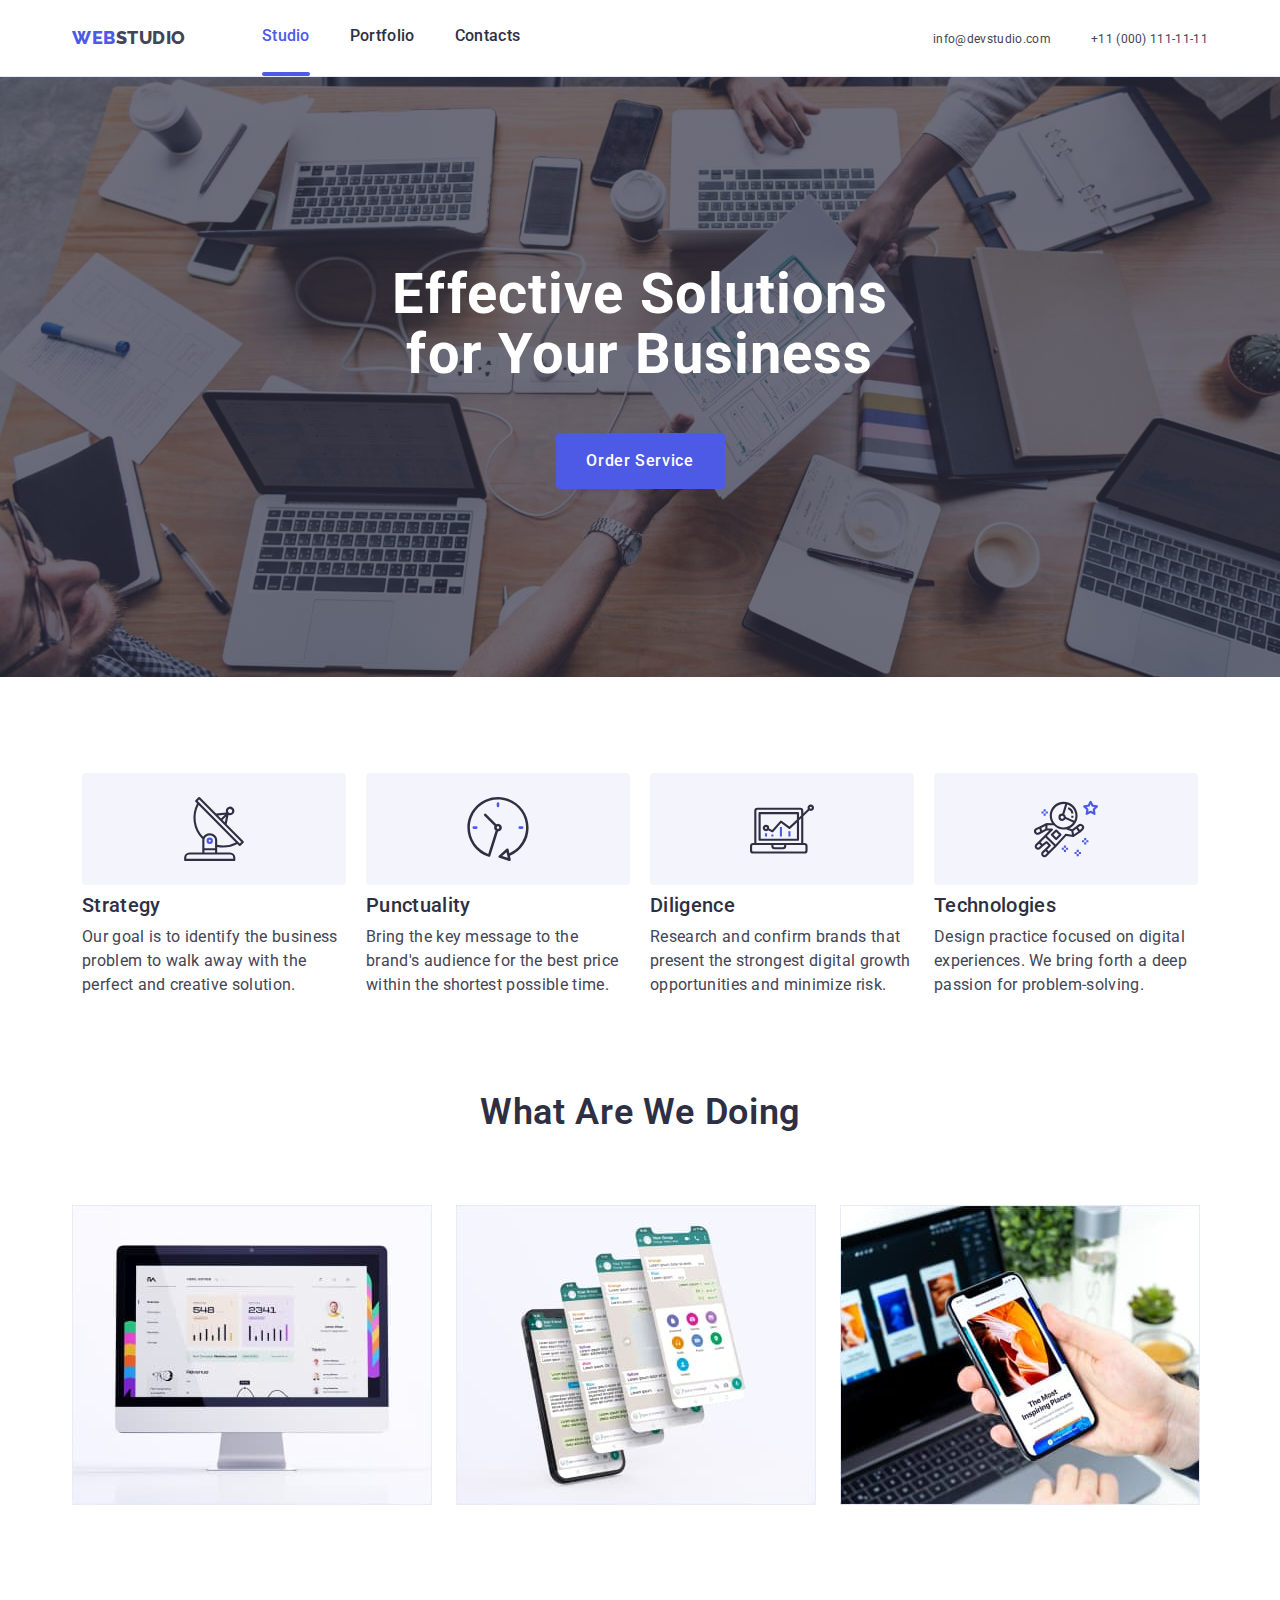
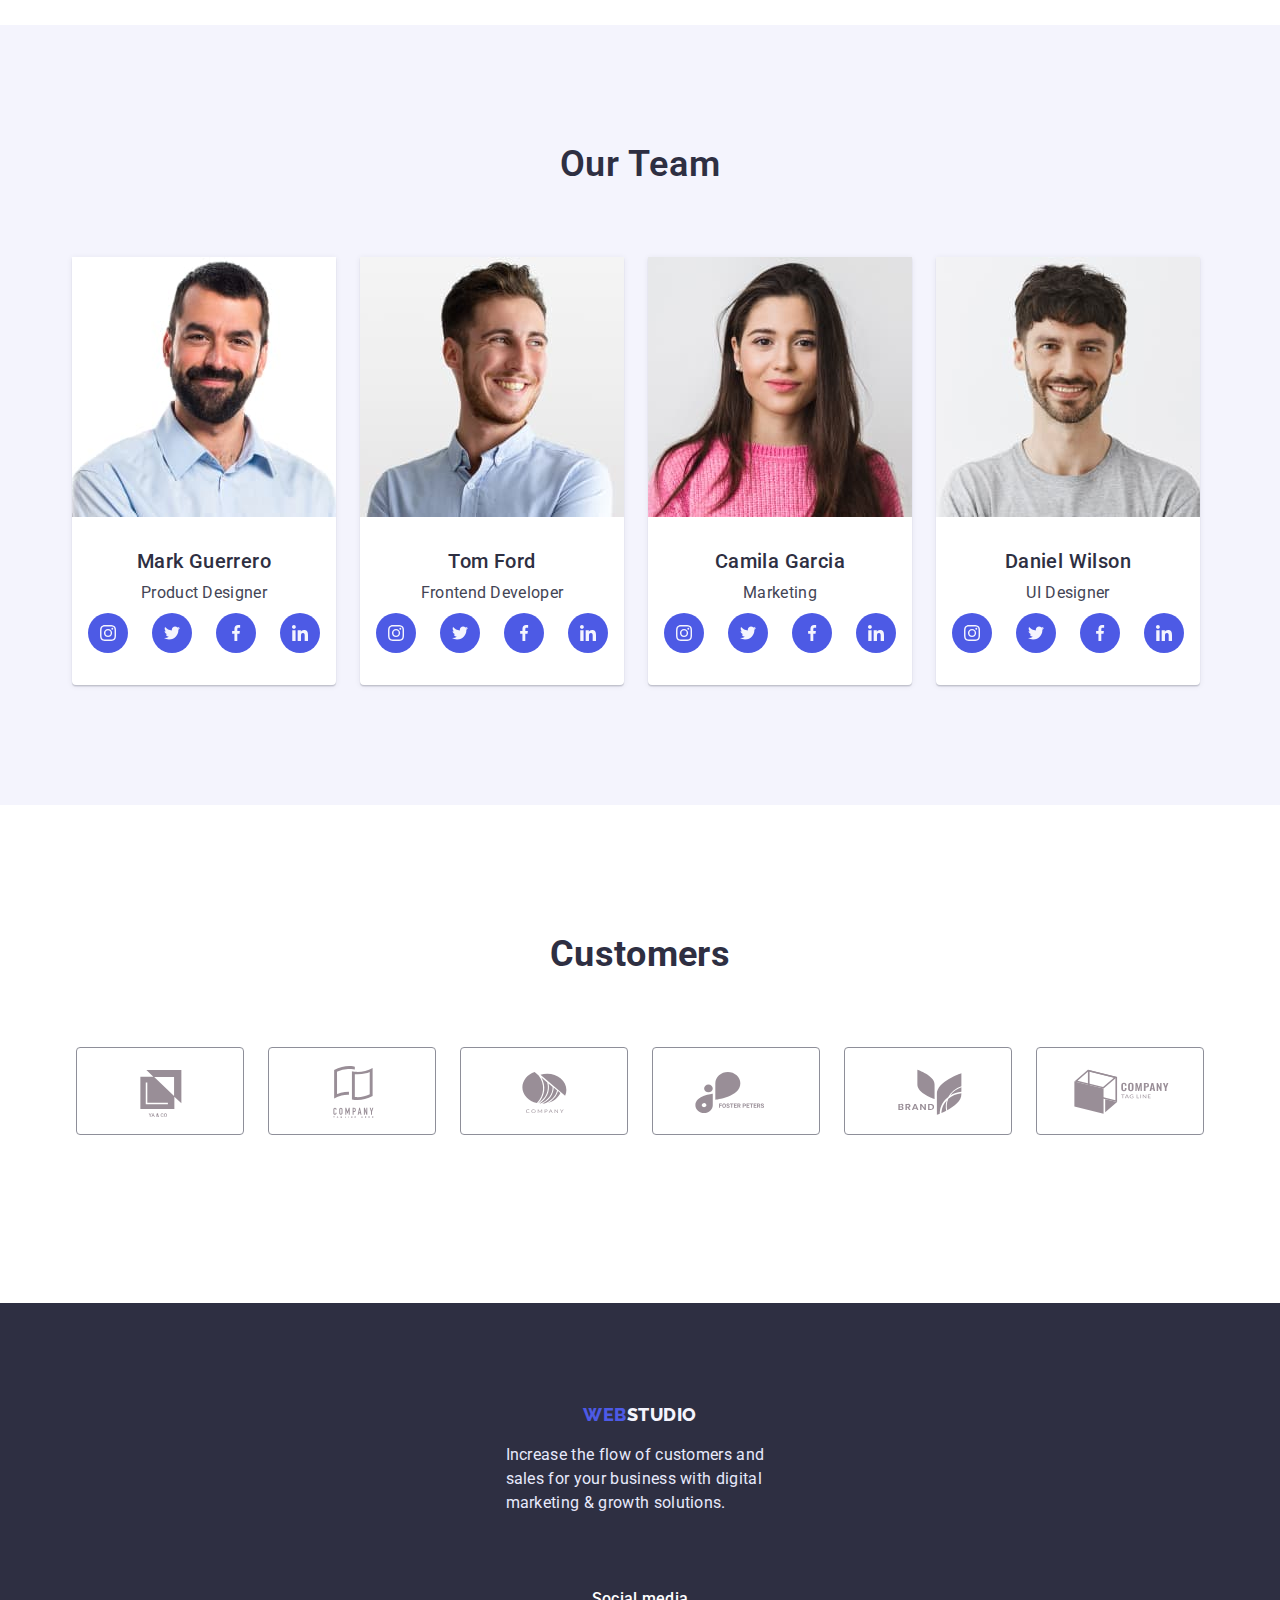
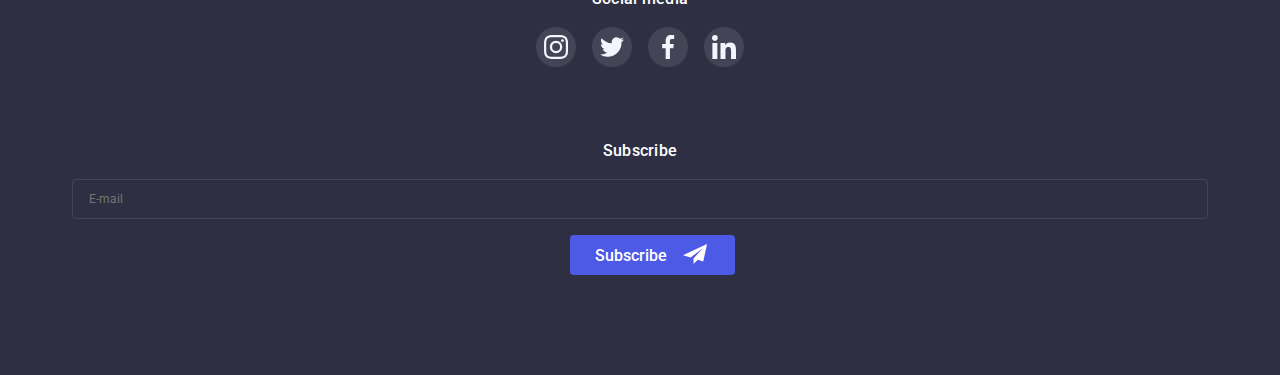
==== commit 6195ef2d: "80%" ====
--- a/index.html
+++ b/index.html
@@ -23,7 +23,7 @@
 
   <body>
     <!--header-->
-    <!-- <header class="header">
+    <header class="header">
       <div class="container main-nav">
         <nav class="nav">
           <a class="logo link" href="./index.html">
@@ -51,18 +51,23 @@
             >
           </li>
         </ul>
+        <button type="button" class="menu-btn-open" data-menu-open>
+          <svg class="menu-btn-icon" width="32" height="32">
+            <use href="/./images/icons.svg#icon-burger"></use>
+          </svg>
+        </button>
       </div>
     </header>
-    <main> -->
+    <main>
       <!--hero-->
-      <!-- <section class="hero">
+      <section class="hero">
         <div class="container">
           <h1 class="hero-title">Effective Solutions for Your Business</h1>
           <button class="hero-btn" type="button" data-modal-open>
             Order Service
           </button>
         </div>
-      </section> -->
+      </section>
       <!--advantages-->
       <section class="advantages">
         <div class="container">
@@ -101,7 +106,7 @@
       </section>
 
       <!--img list-->
-      <!-- <section class="img">
+      <section class="services">
         <div class="container">
           <h2 class="img-title">What are we doing</h2>
           <ul class="img-list list">
@@ -131,7 +136,7 @@
             </li>
           </ul>
         </div>
-      </section> -->
+      </section>
       <!--team-->
       <section class="team">
         <div class="container">
@@ -362,7 +367,7 @@
       <!--/Customers-->
     </main>
     <!--footer-->
-    <!-- <footer class="footer">
+    <footer class="footer">
       <div class="container">
         <div>
           <a class="logo link" href="./index.html">
@@ -418,7 +423,7 @@
           </div>
         </form>
       </div>
-    </footer> -->
+    </footer>
     <!--OVERLAY-->
     <!-- <div class="overlay is-hidden" data-modal>
       <div class="modal">
@@ -496,7 +501,72 @@
         </form>
       </div>
     </div> -->
+    <div class="mob-menu is-hidden" data-menu>
+      <div class="menu-container">
+        <div class="mob-menu-top">
+          <button type="button" class="menu-btn-close" data-menu-close>
+            <svg class="menu-btn-icon" width="8" height="8">
+              <use href="/./images/icons.svg#icon-close"></use>
+            </svg>
+          </button>
+          <ul class="menu list">
+            <li class="item">
+              <a class="menu-item link current" href="./index.html">Studio</a>
+            </li>
+            <li class="item">
+              <a class="menu-item link" href="./portfolio.html">Portfolio</a>
+            </li>
+            <li class="item"><a class="menu-item link" href="">Contacts</a></li>
+          </ul>
+        </div>
+        <div class="mob-menu-bottom">
+          <ul class="contact-menu list">
+            <li>
+              <a class="contact-tel link" href="tel:+110001111111"
+                >+11 (000) 111-11-11</a
+              >
+            </li>
+            <li>
+              <a class="contact-mail link" href="mailto:info@devstudio.com"
+                >info@devstudio.com</a
+              >
+            </li>
+          </ul>
+          <ul class="header-social-list list">
+            <li class="header-social-list-item">
+              <a href="" class="header-social-list-link">
+                <svg class="social-list-icon" width="16" height="16">
+                  <use href="./images/icons.svg#icon-instagram"></use>
+                </svg>
+              </a>
+            </li>
+            <li class="header-social-list-item">
+              <a href="" class="header-social-list-link">
+                <svg class="social-list-icon" width="16" height="16">
+                  <use href="./images/icons.svg#icon-twitter"></use>
+                </svg>
+              </a>
+            </li>
+            <li class="header-social-list-item">
+              <a href="" class="header-social-list-link">
+                <svg class="social-list-icon" width="16" height="16">
+                  <use href="./images/icons.svg#icon-facebook"></use>
+                </svg>
+              </a>
+            </li>
+            <li class="header-social-list-item">
+              <a href="" class="header-social-list-link">
+                <svg class="social-list-icon" width="16" height="16">
+                  <use href="./images/icons.svg#icon-linkedin"></use>
+                </svg>
+              </a>
+            </li>
+          </ul>
+        </div>
+      </div>
+    </div>
     <!--SCRIPT-->
     <script src="./js/modal.js"></script>
+    <script src="./js/menu.js"></script>
   </body>
 </html>
--- a/css/styles.css
+++ b/css/styles.css
@@ -18,6 +18,9 @@
 }
 .link {
   text-decoration: none;
+}
+.picture {
+  width: 100%;
 }
 img {
   display: block;
@@ -49,22 +52,33 @@
   padding-left: 15px;
   padding-right: 15px;
 } */
-  /* outline: 2px solid red;*/
+/* outline: 2px solid red;*/
 
 .visually-hidden {
-position: absolute;
-width: 1px;
-height: 1px;
-margin: -1px;
-border: 0;
-padding: 0;
-white-space: nowrap;
-clip-path: inset (100%);
-clip: rect(0 0 0 0); overflow: hidden;}
+  position: absolute;
+  width: 1px;
+  height: 1px;
+  margin: -1px;
+  border: 0;
+  padding: 0;
+  white-space: nowrap;
+  clip-path: inset (100%);
+  clip: rect(0 0 0 0);
+  overflow: hidden;
+}
+.menu-btn-open,
+.menu-btn-close {
+  background-color: transparent;
+  border-color: transparent;
+  margin-left: auto;
+  padding: 0;
+}
 
 /* ==================== HEADER ==================== */
 .header {
   border-bottom: 1px solid #e7e9fc;
+  padding-top: 24px;
+  padding-bottom: 24px;
 }
 
 .main-nav {
@@ -72,7 +86,6 @@
   align-items: center;
 }
 .nav {
-  display: flex;
   align-items: center;
 }
 .logo {
@@ -92,47 +105,37 @@
   color: var(--text-color);
 }
 
-.menu {
-  display: flex;
-  gap: 40px;
-}
 .menu-item {
-  font-weight: 600;
+  font-family: "Roboto", sans-serif;
+  font-weight: 500;
+  font-size: 16px;
+  line-height: 1.5em;
   color: var(--headings-text-color);
 }
 .menu .menu-item {
   display: block;
-  padding-top: 24px;
-  padding-bottom: 24px;
   position: relative;
   transition-property: color;
   transition-duration: var(--animation-duration);
   transition-timing-function: var(--animation-timing-function);
 }
-.current {
-  color: #404bbf;
-}
-.menu-item.current::after {
-  content: "";
-  position: absolute;
-  width: 100%;
-  height: 4px;
-  border-radius: 2px;
-  background-color: #404bbf;
-  left: 0px;
-  bottom: 0px;
-}
-
+
+@media screen and (min-width: 768px) {
+  .current {
+    color: #404bbf;
+  }
+}
 .menu-item:hover,
 .menu-item:focus {
   color: var(--brand-color);
 }
 .contact-menu {
-  display: flex;
-  gap: 40px;
+  /* display: flex; */
+  /* gap: 40px; */
   margin-left: auto;
 }
 .contact-mail {
+  /* display: inline-block; */
   color: var(--text-color);
   transition-property: color;
   transition-duration: var(--animation-duration);
@@ -144,6 +147,7 @@
 }
 
 .contact-tel {
+  /* display: inline-block; */
   color: var(--text-color);
   transition-property: color;
   transition-duration: var(--animation-duration);
@@ -179,14 +183,14 @@
 .hero-title {
   font-family: "Roboto", sans-serif;
   font-weight: 700;
-  font-size: 56px;
-  line-height: 1.07;
+  font-size: 36px;
+  line-height: 1.11em;
   letter-spacing: 0.02em;
   color: #ffffff;
   max-width: 500px;
   margin-left: auto;
   margin-right: auto;
-  margin-bottom: 48px;
+  margin-bottom: 72px;
 }
 .hero-btn {
   display: inline-block;
@@ -194,10 +198,10 @@
   min-height: 56px;
   background-color: var(--brand-color);
   color: #ffffff;
-  font-family: "Roboto";
-  font-weight: 600;
-  font-size: 16px;
-  line-height: 1.19;
+  font-family: "Roboto", sans-serif;
+  font-weight: 500;
+  font-size: 16px;
+  line-height: 1.5em;
   letter-spacing: 0.04em;
   border-radius: 4px;
   padding: 16px, 32px;
@@ -217,9 +221,9 @@
 /* ==================== /HERO ==================== */
 
 /* ==================== ADVANTAGES ==================== */
-.container{
+.container {
   width: 100%;
-  border: 1px solid red;
+  /* border: 1px solid red; */
   margin: 0 auto;
   padding-left: 14px;
   padding-right: 14px;
@@ -247,23 +251,23 @@
   margin-bottom: 8px;
   text-align: center;
 }
-.list-text{
-font-family: 'Roboto', sans-serif;
-font-weight: 500;
-font-size: 16px;
-line-height: 1.5em;
-letter-spacing: 0.02em;
-margin-bottom: 72px
-}
-.icon-astronaut .list-text{
+.list-text {
+  font-family: "Roboto", sans-serif;
+  font-weight: 500;
+  font-size: 16px;
+  line-height: 1.5em;
+  letter-spacing: 0.02em;
+  margin-bottom: 72px;
+}
+.icon-astronaut .list-text {
   margin-bottom: 0px;
 }
 
-
 /* ==================== /ADVANTAGES ==================== */
 
 /* ==================== IMG-LIST ==================== */
-.img {
+.services {
+  display: none;
   padding-bottom: 120px;
 }
 .img-list {
@@ -284,7 +288,7 @@
 /* ==================== /IMG-LIST ==================== */
 
 /* ==================== TEAM ==================== */
-.team .container{
+.team .container {
   width: 294px;
 }
 .team {
@@ -300,7 +304,6 @@
 }
 .card {
   text-align: center;
-
 }
 .team-title {
   font-family: "Roboto", sans-serif;
@@ -337,7 +340,7 @@
   justify-content: center;
   gap: 24px;
 }
-.social-list-item{
+.social-list-item {
   margin-bottom: 32px;
 }
 .social-list-link {
@@ -384,7 +387,7 @@
   height: 88px;
   margin-bottom: 72px;
 }
-.customers-item:nth-child(2n){
+.customers-item:nth-child(2n) {
   margin-left: 16px;
 }
 .customers-link {
@@ -418,7 +421,13 @@
 /* ==================== /CUSTOMERS ==================== */
 
 /* ==================== FOOTER ==================== */
-
+.footer .logo {
+  display: block;
+}
+.footer .container {
+  /* outline: 2px solid red; */
+  text-align: center;
+}
 .footer {
   padding-top: 100px;
   padding-bottom: 100px;
@@ -426,24 +435,26 @@
   color: #e7e9fc;
 }
 .footer .container {
-  display: flex;
+  margin: 0 auto;
 }
 .footer-studio {
   color: #f4f4fd;
 }
 
 .footer-text {
-margin-top: 16px;
-width: 269px;
-height: 72px;
-left: 156px;
-font-family: 'Roboto', sans-serif;
-font-size: 16px;
-line-height: 1.5em;
+  align-items: center;
+  text-align: left;
+  margin: 0 auto;
+  margin-top: 16px;
+  margin-bottom: 72px;
+  width: 269px;
+  font-family: "Roboto", sans-serif;
+  font-size: 16px;
+  line-height: 1.5em;
 }
 .footer-media {
-  text-align: start;
-  margin-left: 120px;
+  /* text-align: start; */
+  /* margin-left: 120px; */
 }
 .media-title {
   font-family: "Roboto", sans-serif;
@@ -451,11 +462,12 @@
   font-size: 16px;
   line-height: 1.5em;
   margin-bottom: 16px;
-  color: #FFFFFF;
+  color: #ffffff;
 }
 .media-list {
   display: flex;
   justify-content: center;
+  margin-bottom: 72px;
   gap: 16px;
 }
 .media-link {
@@ -474,50 +486,51 @@
 .media-link:focus {
   background-color: #31d0aa;
 }
-.footer-form{
+.footer-form {
   display: block;
-  margin-left: 80px;
-}
-.footer-email-label{
-display: block;
-font-family: 'Roboto', sans-serif;
-font-weight: 500;
-font-size: 16px;
-line-height: 1.5em;
-color: #FFFFFF;
-margin-bottom: 16px;
-}
-.email-input{
-  font-family: 'Roboto', sans-serif;
+  /* margin-left: 80px; */
+}
+.footer-email-label {
+  display: block;
+  font-family: "Roboto", sans-serif;
+  font-weight: 500;
+  font-size: 16px;
+  line-height: 1.5em;
+  color: #ffffff;
+  margin-bottom: 16px;
+}
+.email-input {
+  font-family: "Roboto", sans-serif;
   font-size: 12px;
   line-height: 1.33em;
-  width: 264px;
+  width: 100%;
   height: 40px;
-  border: 1px solid rgba(255, 255, 255, 0.1);;
+  border: 1px solid rgba(255, 255, 255, 0.1);
   background-color: transparent;
   border-radius: 4px;
   padding-left: 16px;
-  transition-property: border-color, ;
+  transition-property: border-color;
   outline: none;
   transition-duration: var(--animation-duration);
   transition-timing-function: var(--animation-timing-function);
-  color: #FFFFFF;
-}
-.email-input:focus{
+  color: #ffffff;
+  margin-bottom: 16px;
+}
+.email-input:focus {
   border-color: #4d5ae5;
 }
-.btn-wrap{
-  display: flex;
-  align-items: center;
-}
-.footer-btn{
+.btn-wrap {
+  /* display: flex; */
+  align-items: center;
+}
+.footer-btn {
   position: relative;
   width: 165px;
   height: 40px;
   display: inline-block;
   background-color: var(--brand-color);
   color: #ffffff;
-  font-family: 'Roboto', sans-serif;
+  font-family: "Roboto", sans-serif;
   font-weight: 500;
   font-size: 16px;
   line-height: 1.5em;
@@ -538,7 +551,7 @@
   cursor: pointer;
   box-shadow: 0px 4px 4px rgba(0, 0, 0, 0.15);
 }
-.footer-btn::after{
+.footer-btn::after {
   content: "";
   width: 24px;
   height: 20px;
@@ -711,7 +724,7 @@
   height: 24px;
   border-radius: 50%;
   background-color: #e7e9fc;
-  color:currentColor;
+  color: currentColor;
   border: 1px solid rgba(0, 0, 0, 0.1);
   cursor: pointer;
   align-items: center;
@@ -721,9 +734,9 @@
   transition-timing-function: var(--animation-timing-function);
 }
 .modal-close:hover,
-.modal-close:focus{
-  background-color: #404BBF;
-  fill:#FFFFFF;
+.modal-close:focus {
+  background-color: #404bbf;
+  fill: #ffffff;
 }
 .is-hidden {
   opacity: 0;
@@ -746,7 +759,6 @@
   margin: 0 auto;
   padding: 24px;
   padding-top: 0;
-  
 }
 
 .label {
@@ -756,15 +768,15 @@
   color: #8e8f99;
   margin-bottom: 4px;
 }
-.form-wrap{
+.form-wrap {
   margin: 0 auto;
   margin-bottom: 8px;
 }
-.input-wrap{
-    position: relative;
-}
-
-.input-icon{
+.input-wrap {
+  position: relative;
+}
+
+.input-icon {
   position: absolute;
   left: 19px;
   top: 50%;
@@ -776,7 +788,7 @@
 }
 
 .input {
-  font-family: 'Roboto', sans-serif;
+  font-family: "Roboto", sans-serif;
   font-size: 12px;
   line-height: 1.33em;
   display: flex;
@@ -787,22 +799,20 @@
   border-radius: 4px;
   padding-left: 38px;
   outline: none;
-  transition-property: border-color, ;
-  transition-duration: var(--animation-duration);
-  transition-timing-function: var(--animation-timing-function);
-}
-.input:focus{
+  transition-property: border-color;
+  transition-duration: var(--animation-duration);
+  transition-timing-function: var(--animation-timing-function);
+}
+.input:focus {
   border-color: #4d5ae5;
 }
 
-.input:focus + .input-icon{
+.input:focus + .input-icon {
   fill: var(--brand-color);
 }
 
-
-
 .comment {
-  font-family: 'Roboto', sans-serif;
+  font-family: "Roboto", sans-serif;
   font-size: 12px;
   line-height: 1.33em;
   resize: none;
@@ -815,25 +825,26 @@
   padding-left: 16px;
   padding-top: 8px;
   margin-bottom: 16px;
-  transition-property: border-color, ;
-  transition-duration: var(--animation-duration);
-  transition-timing-function: var(--animation-timing-function);
-}
-.comment:focus{
-  border-color: #4d5ae5;}
-
-.comment::placeholder{
-font-family: 'Roboto', sans-serif;
-font-size: 12px;
-line-height: 1.33em;
-color: rgba(117, 117, 117, 0.5);
-}
-
-.checkbox-wrap{
+  transition-property: border-color;
+  transition-duration: var(--animation-duration);
+  transition-timing-function: var(--animation-timing-function);
+}
+.comment:focus {
+  border-color: #4d5ae5;
+}
+
+.comment::placeholder {
+  font-family: "Roboto", sans-serif;
+  font-size: 12px;
+  line-height: 1.33em;
+  color: rgba(117, 117, 117, 0.5);
+}
+
+.checkbox-wrap {
   display: flex;
   margin-bottom: 24px;
 }
-.checkbox-label{
+.checkbox-label {
   font-family: "Roboto", sans-serif;
   font-size: 12px;
   line-height: 1.33em;
@@ -841,28 +852,27 @@
   display: flex;
   text-align: center;
 }
-.checkbox-label::before{
-  display:block;
+.checkbox-label::before {
+  display: block;
   content: " ";
   width: 16px;
   height: 16px;
   border: 1.25px solid #000000;
-  border-radius: 2px; ;
+  border-radius: 2px;
   margin-right: 8px;
   position: center;
 }
 .checkbox:checked + .checkbox-label::before {
-background-color:var(--brand-color) ;
-border: none;
-background-image: url(../images/check.svg);
-background-repeat: no-repeat;
-background-size: 10px 8px;
-background-position: center;
-
-}
-.policy-link{
+  background-color: var(--brand-color);
+  border: none;
+  background-image: url(../images/check.svg);
+  background-repeat: no-repeat;
+  background-size: 10px 8px;
+  background-position: center;
+}
+.policy-link {
   margin-left: 4px;
-  color:#4D5AE5;
+  color: #4d5ae5;
 }
 
 .form-btn {
@@ -883,7 +893,6 @@
   transition-duration: var(--animation-duration);
   transition-timing-function: var(--animation-timing-function);
   margin: 0 auto;
-
 }
 .form-btn:hover,
 .form-btn:focus {
@@ -892,5 +901,84 @@
   cursor: pointer;
   box-shadow: 0px 4px 4px rgba(0, 0, 0, 0.15);
   border-radius: 4px;
+}
 
 /* ==================== /OVERLAY ==================== */
+/* ==================== MOB-MENU ==================== */
+
+/* .mob-menu {
+  display: none;
+} */
+.menu-container {
+  padding: 40px;
+  height: 100%;
+  display: flex;
+  flex-direction: column;
+  justify-content: space-between;
+}
+.menu-btn-close {
+  display: flex;
+  align-items: center;
+  justify-content: center;
+  width: 24px;
+  height: 24px;
+  background: #e7e9fc;
+  border: 1px solid rgba(0, 0, 0, 0.1);
+  border-radius: 50%;
+  margin-bottom: 16px;
+}
+.menu-btn-close:focus {
+  background-color: var(--brand-color);
+  fill: #ffffff;
+}
+.header-social-list {
+  display: flex;
+  gap: 56px;
+}
+.header-social-list-link {
+  display: flex;
+  justify-content: center;
+  align-items: center;
+  width: 40px;
+  height: 40px;
+  border-radius: 50%;
+  background-color: var(--brand-color);
+}
+.mob-menu {
+  background-color: #ffffff;
+  position: fixed;
+  top: 0;
+  z-index: 100;
+  width: 100vw;
+  height: 100vh;
+  overflow: auto;
+}
+.menu-container .menu-item {
+  display: inline-block;
+  margin-bottom: 40px;
+  font-family: "Roboto", sans-serif;
+  font-weight: 700;
+  font-size: 36px;
+  line-height: 1.11em;
+}
+.menu-container .menu-item:focus {
+  color: var(--brand-color);
+}
+.menu-container .contact-tel {
+  display: inline-block;
+  font-family: "Roboto", sans-serif;
+  font-weight: 600;
+  font-size: 36px;
+  line-height: 1.11em;
+  margin-bottom: 40px;
+}
+.menu-container .contact-mail {
+  display: inline-block;
+  font-family: "Roboto", sans-serif;
+  font-weight: 500;
+  font-size: 20px;
+  line-height: 1.2em;
+  margin-bottom: 48px;
+}
+
+/* ==================== /MOB-MENU ==================== */
--- a/css/tablet.css
+++ b/css/tablet.css
@@ -1,8 +1,4 @@
 @media screen and (min-width: 768px) {
-  .advantages {
-    margin-top: 96px;
-    margin-bottom: 96px;
-  }
   .container {
     width: 768px;
   }
@@ -44,4 +40,68 @@
   .customers-item:nth-child(2n) {
     margin-left: 0px;
   }
+  .hero-title {
+    font-size: 56px;
+    line-height: 1.07em;
+    margin-bottom: 40px;
+  }
+  .menu-btn {
+    display: none;
+  }
+  .menu-item {
+    display: block;
+    position: relative;
+    font-family: "Roboto", sans-serif;
+    font-weight: 500;
+    font-size: 16px;
+    line-height: 1.5em;
+    color: var(--headings-text-color);
+    padding-top: 24px;
+    padding-bottom: 22px;
+  }
+  .current {
+    color: var(--brand-color);
+  }
+  .menu-item.current::after {
+    content: "";
+    position: absolute;
+    width: 100%;
+    height: 4px;
+    border-radius: 2px;
+    background-color: var(--brand-color);
+    left: 0px;
+    bottom: 0px;
+  }
+  .contact-mail,
+  .contact-tel {
+    font-family: "Roboto";
+    font-size: 12px;
+    line-height: 1.33em;
+    color: #434455;
+  }
+
+  .main-nav {
+  }
+  .nav {
+    display: flex;
+  }
+  .menu-btn-open {
+    display: none;
+  }
+  .header {
+    padding: 0;
+  }
+
+  .menu {
+    display: flex;
+    gap: 40px;
+  }
 }
+@media screen and (max-width: 767px) {
+  .header .menu {
+    display: none;
+  }
+  .header .contact-menu {
+    display: none;
+  }
+}
--- a/css/desktop.css
+++ b/css/desktop.css
@@ -1,7 +1,5 @@
 @media screen and (min-width: 1200px) {
   .advantages {
-    margin-top: 120px;
-    margin-bottom: 120px;
   }
   .container {
     width: 1164px;
@@ -44,4 +42,19 @@
   .team .container {
     width: 1164px;
   }
+  .hero-title {
+    margin-bottom: 48px;
+  }
+  .contact-menu {
+    display: flex;
+    gap: 40px;
+    line-height: 1.5em;
+  }
+  .menu-item {
+    padding-top: 24px;
+    padding-bottom: 28px;
+  }
+  .services {
+    display: block;
+  }
 }
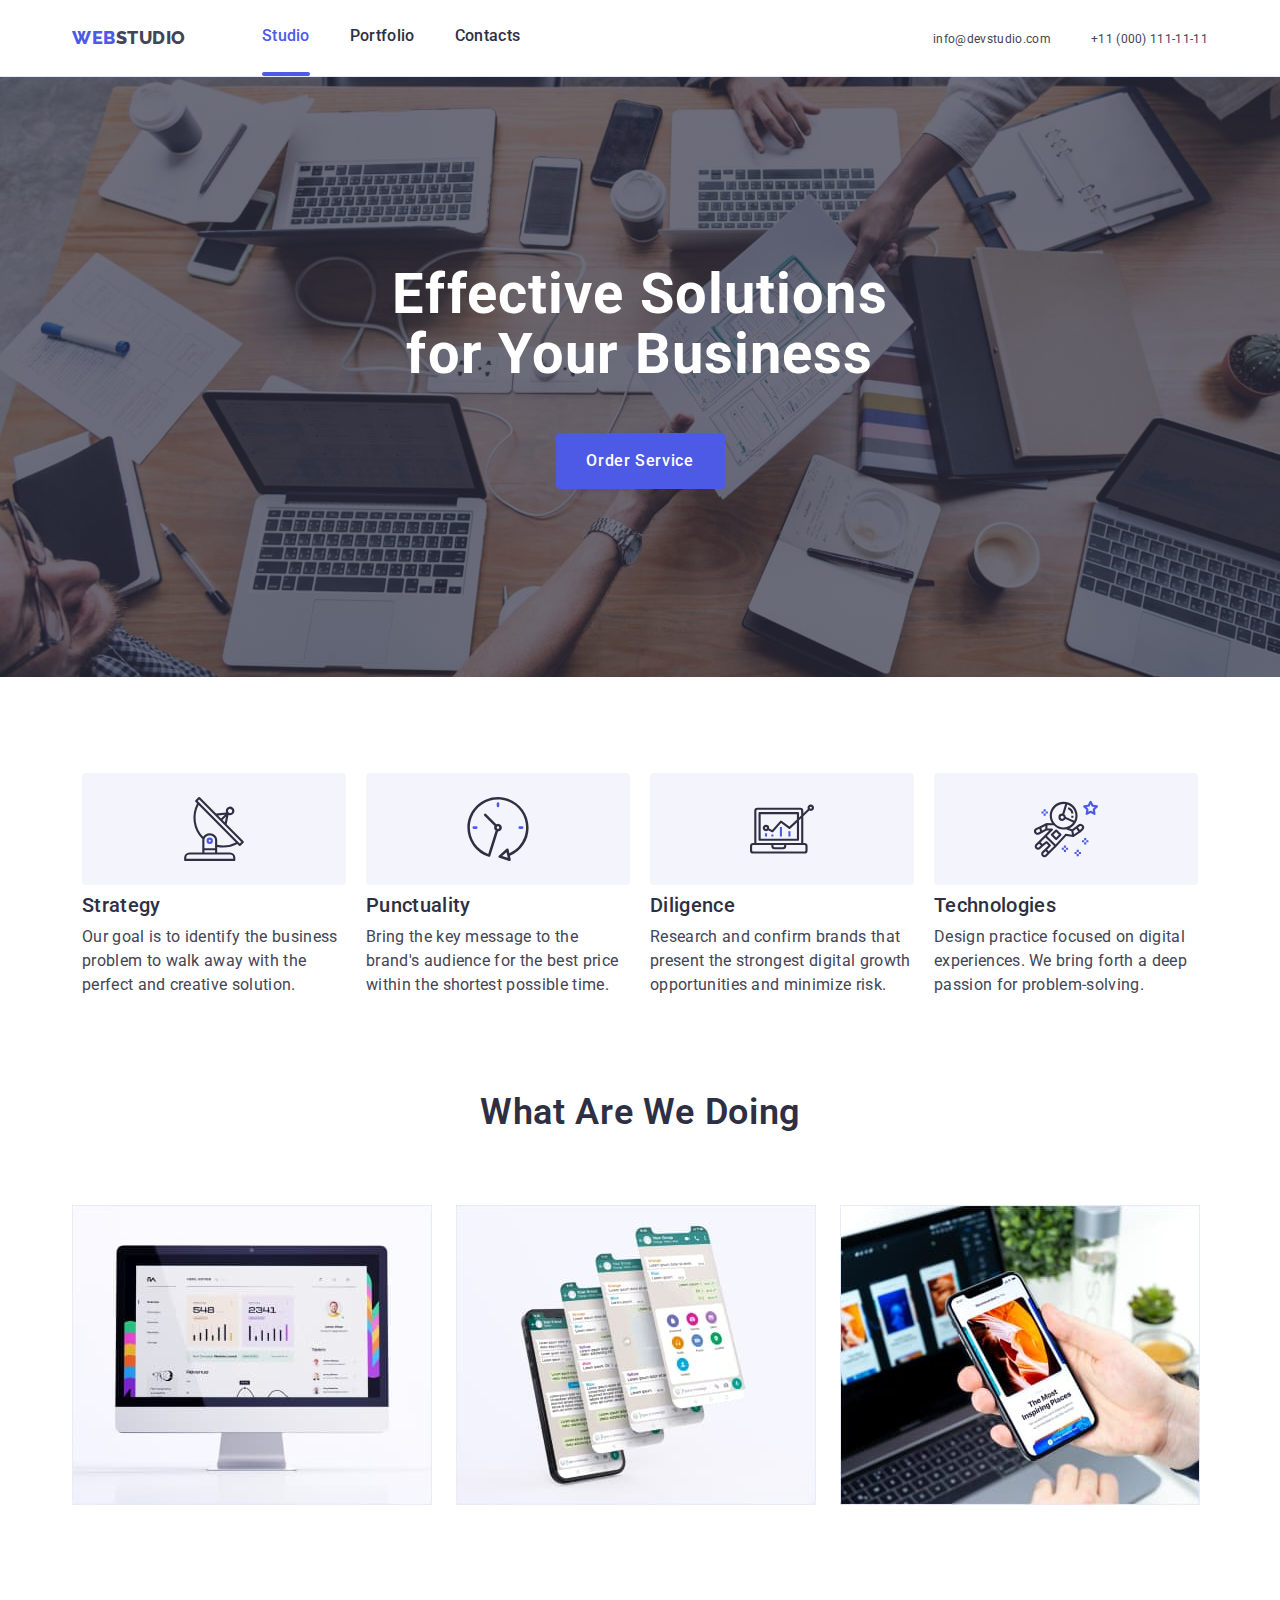
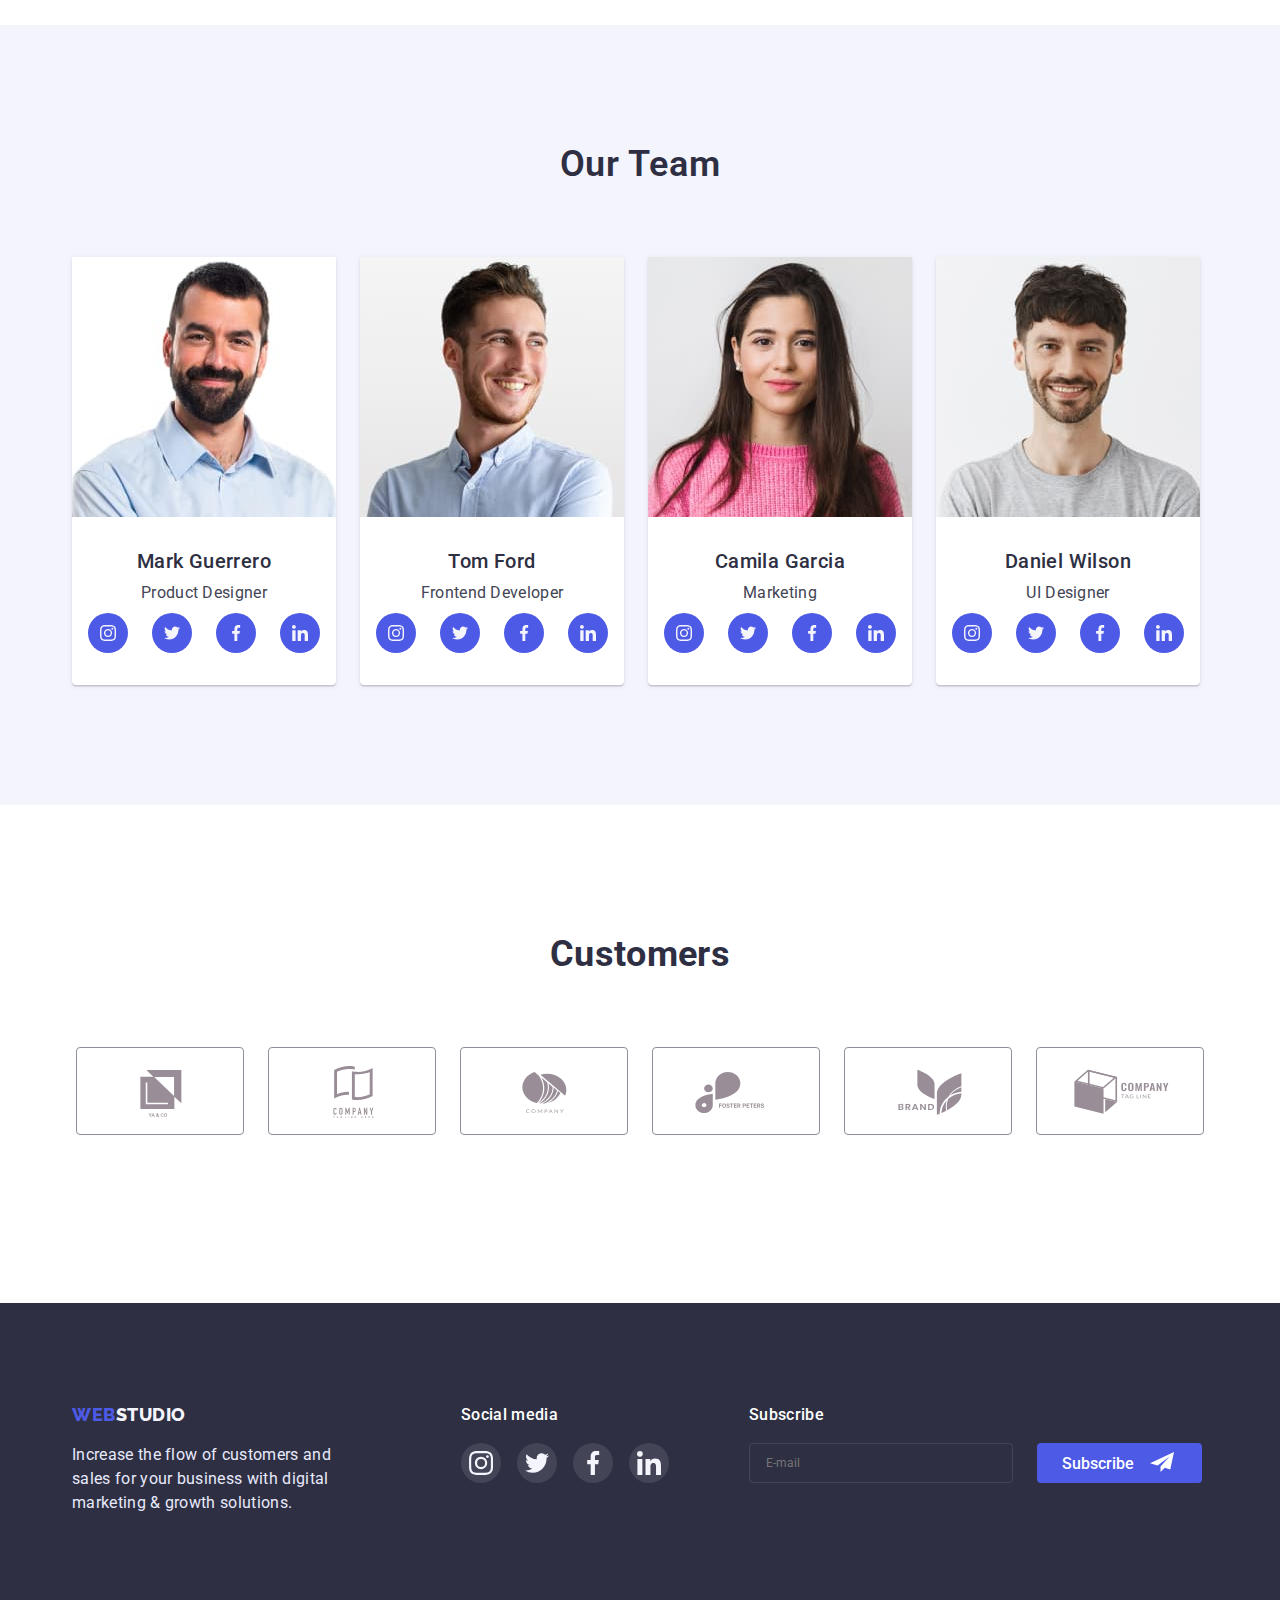
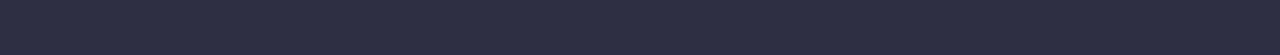
==== commit 704e5765: "just add photo and modal" ====
--- a/index.html
+++ b/index.html
@@ -369,45 +369,47 @@
     <!--footer-->
     <footer class="footer">
       <div class="container">
-        <div>
-          <a class="logo link" href="./index.html">
-            <span class="footer-web">web</span
-            ><span class="footer-studio">studio</span>
-          </a>
+        <div class="footer-block-top">
+          <div class="footer-block-logo">
+            <a class="logo link" href="./index.html">
+              <span class="footer-web">web</span
+              ><span class="footer-studio">studio</span>
+            </a>
 
-          <p class="footer-text">
-            Increase the flow of customers and sales for your business with
-            digital marketing & growth solutions.
-          </p>
-        </div>
-        <div class="footer-media">
-          <h2 class="media-title">Social media</h2>
-          <ul class="media-list list">
-            <li class="media-item">
-              <a href="" class="media-link">
-                <svg class="media-icon" width="24" height="24">
-                  <use href="./images/icons.svg#icon-instagram"></use></svg
-              ></a>
-            </li>
-            <li class="media-item">
-              <a href="" class="media-link">
-                <svg class="media-icon" width="24" height="24">
-                  <use href="./images/icons.svg#icon-twitter"></use></svg
-              ></a>
-            </li>
-            <li class="media-item">
-              <a href="" class="media-link">
-                <svg class="media-icon" width="24" height="24">
-                  <use href="./images/icons.svg#icon-facebook"></use></svg
-              ></a>
-            </li>
-            <li class="media-item">
-              <a href="" class="media-link">
-                <svg class="media-icon" width="24" height="24">
-                  <use href="./images/icons.svg#icon-linkedin"></use></svg
-              ></a>
-            </li>
-          </ul>
+            <p class="footer-text">
+              Increase the flow of customers and sales for your business with
+              digital marketing & growth solutions.
+            </p>
+          </div>
+          <div class="footer-media">
+            <h2 class="media-title">Social media</h2>
+            <ul class="media-list list">
+              <li class="media-item">
+                <a href="" class="media-link">
+                  <svg class="media-icon" width="24" height="24">
+                    <use href="./images/icons.svg#icon-instagram"></use></svg
+                ></a>
+              </li>
+              <li class="media-item">
+                <a href="" class="media-link">
+                  <svg class="media-icon" width="24" height="24">
+                    <use href="./images/icons.svg#icon-twitter"></use></svg
+                ></a>
+              </li>
+              <li class="media-item">
+                <a href="" class="media-link">
+                  <svg class="media-icon" width="24" height="24">
+                    <use href="./images/icons.svg#icon-facebook"></use></svg
+                ></a>
+              </li>
+              <li class="media-item">
+                <a href="" class="media-link">
+                  <svg class="media-icon" width="24" height="24">
+                    <use href="./images/icons.svg#icon-linkedin"></use></svg
+                ></a>
+              </li>
+            </ul>
+          </div>
         </div>
         <form class="footer-form">
           <label for="email-footer" class="footer-email-label">Subscribe</label>
--- a/css/styles.css
+++ b/css/styles.css
@@ -442,7 +442,7 @@
 }
 
 .footer-text {
-  align-items: center;
+  /* align-items: center; */
   text-align: left;
   margin: 0 auto;
   margin-top: 16px;
--- a/css/tablet.css
+++ b/css/tablet.css
@@ -1,6 +1,7 @@
 @media screen and (min-width: 768px) {
   .container {
     width: 768px;
+    /* outline: 2px solid red; */
   }
   .team .container {
     width: 582px;
@@ -96,6 +97,35 @@
     display: flex;
     gap: 40px;
   }
+  /* ========== FOOTER ========== */
+  .footer-block-top {
+    display: flex;
+  }
+  .footer-block-logo {
+    text-align: left;
+    margin-right: 24px;
+    margin-left: 94px;
+  }
+  .footer .logo {
+    margin-bottom: 16px;
+  }
+  .footer-text {
+    margin: 0px;
+  }
+  .footer-media {
+    text-align: left;
+  }
+  .media-list {
+    justify-content: start;
+  }
+  .footer-form {
+    text-align: left;
+    margin-left: 94px;
+  }
+  .email-input {
+    width: 264px;
+  }
+  /* ========== /FOOTER ========== */
 }
 @media screen and (max-width: 767px) {
   .header .menu {
--- a/css/desktop.css
+++ b/css/desktop.css
@@ -3,6 +3,7 @@
   }
   .container {
     width: 1164px;
+    /* outline: 2px solid red; */
   }
   .list-title {
     font-weight: 500;
@@ -57,4 +58,26 @@
   .services {
     display: block;
   }
+  /* FOOTER */
+  .footer .container {
+    display: flex;
+  }
+  .footer-block-logo {
+    margin-left: 0px;
+    margin-right: 0px;
+  }
+  .footer-media {
+    margin-left: 120px;
+  }
+  .footer-form {
+    margin-left: 80px;
+  }
+  .btn-wrap {
+    display: flex;
+  }
+  .email-input {
+    margin: 0;
+  }
+
+  /* / FOOTER */
 }
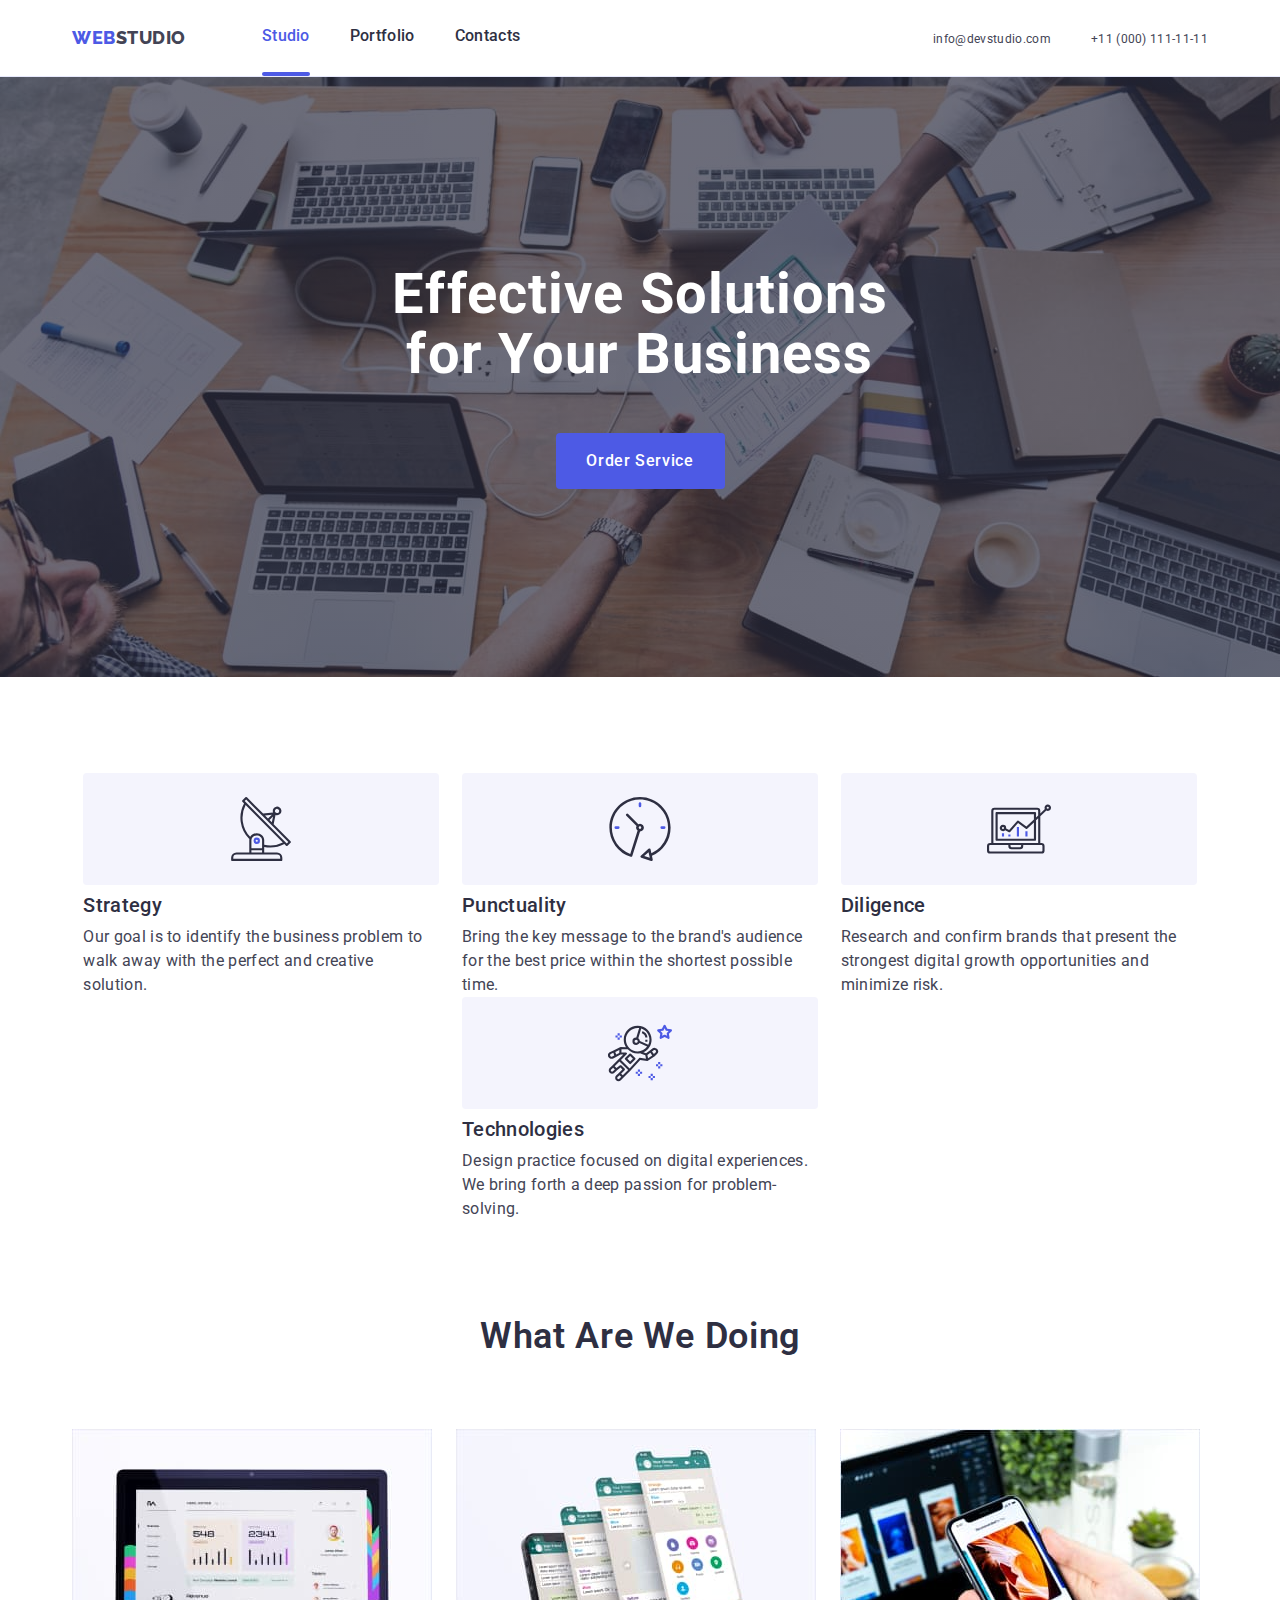
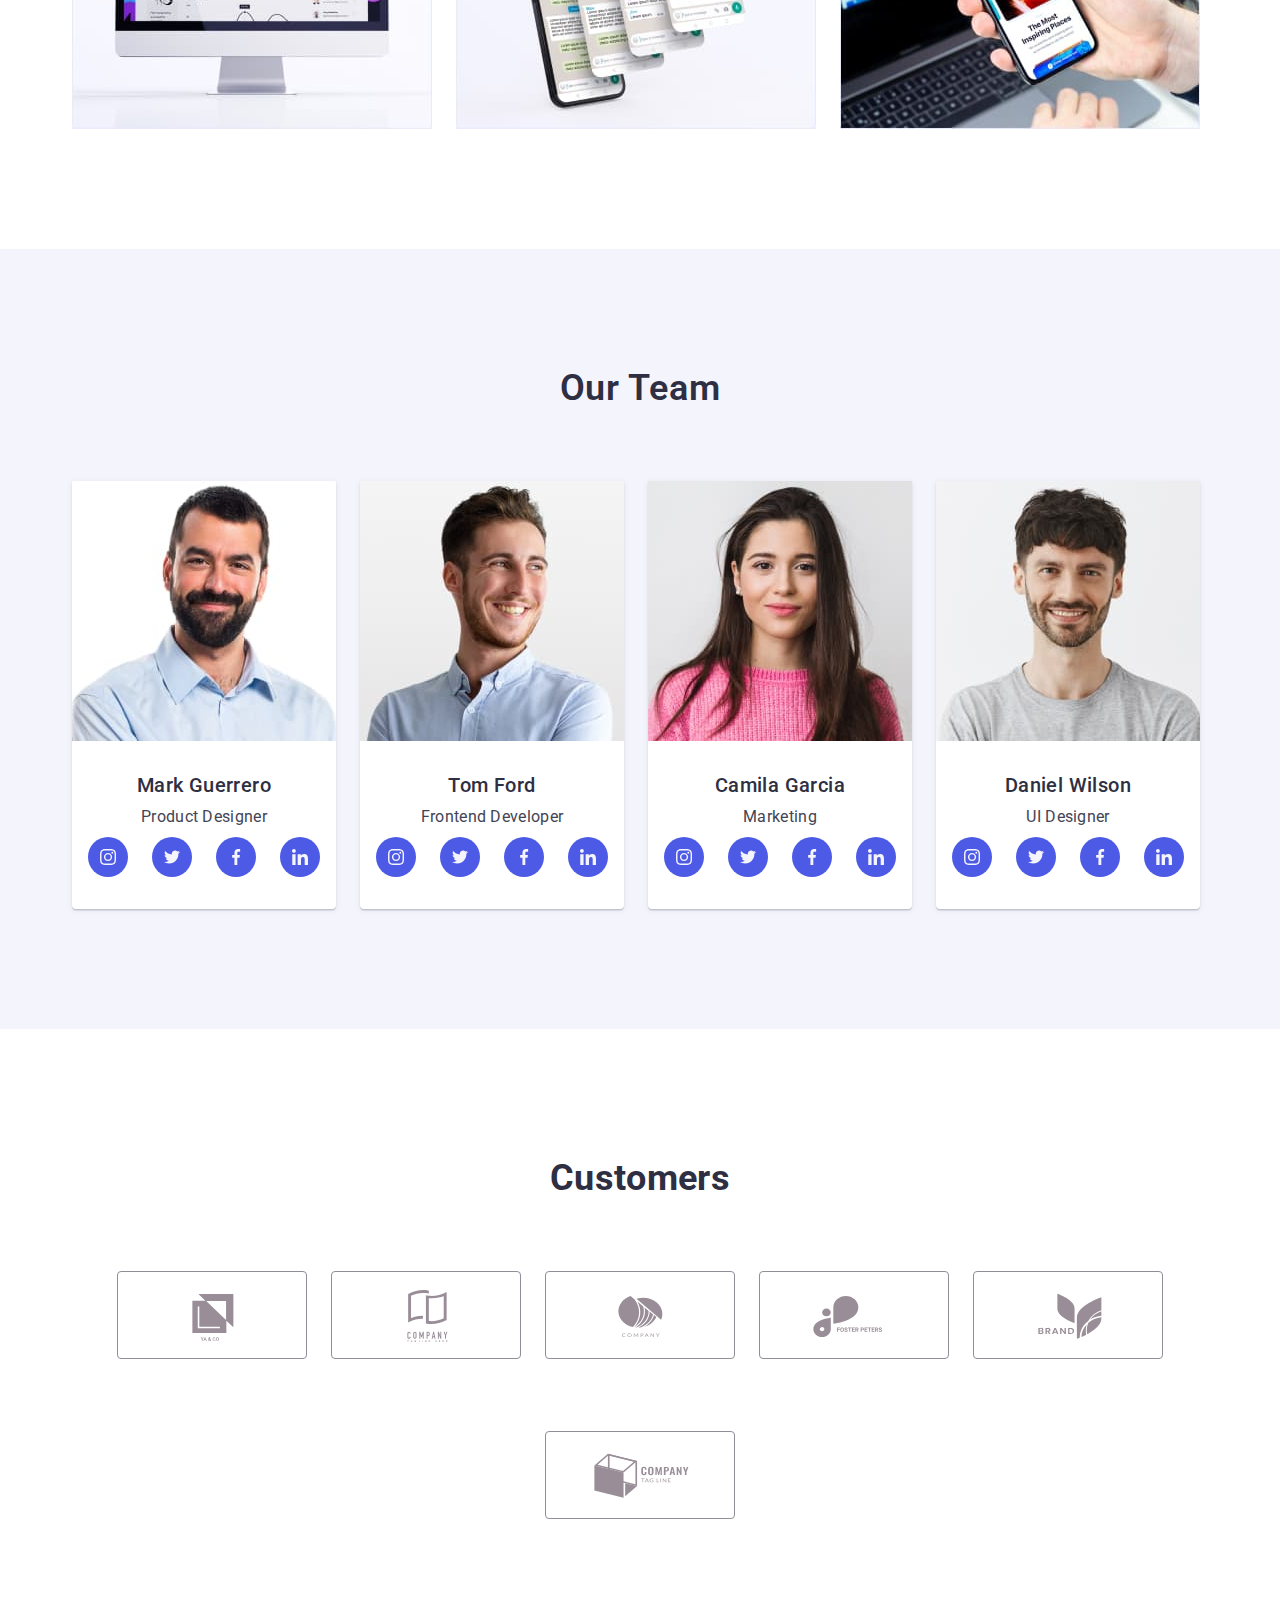
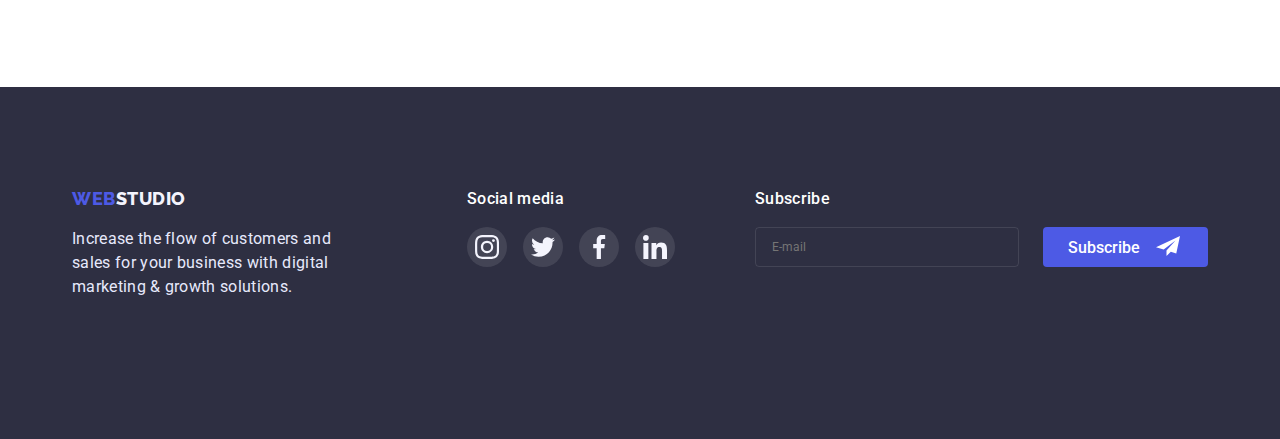
==== commit 0f31ecc4: "add min-wight" ====
--- a/index.html
+++ b/index.html
@@ -115,6 +115,7 @@
                 class="picture"
                 src="./images/imac.jpg"
                 alt="imac image"
+                srcset="./images/imac.jpg 1x, ./images/imac@2x.jpg 2x"
                 width="360"
               />
             </li>
@@ -122,6 +123,7 @@
               <img
                 class="picture"
                 src="./images/iphone.jpg"
+                srcset="./images/iphone.jpg 1x, ./images/iphone@2x.jpg 2x"
                 alt="iphone image"
                 width="360"
               />
@@ -130,6 +132,10 @@
               <img
                 class="picture"
                 src="./images/imac_and_iphone.jpg"
+                srcset="
+                  ./images/imac_and_iphone.jpg    1x,
+                  ./images/imac_and_iphone@2x.jpg 2x
+                "
                 alt="imac and iphone image"
                 width="360"
               />
@@ -146,6 +152,10 @@
               <img
                 class="picture"
                 src="./images/mark_guerrero.jpg"
+                srcset="
+                  ./images/mark_guerrero.jpg    1x,
+                  ./images/mark_guerrero@2x.jpg 2x
+                "
                 alt="Mark Guerrero"
                 width="264"
               />
@@ -188,6 +198,7 @@
               <img
                 class="picture"
                 src="./images/tom_ford.jpg"
+                srcset="./images/tom_ford.jpg 1x, ./images/tom_ford@2x.jpg 2x"
                 alt="Tom Ford"
                 width="264"
               />
@@ -230,6 +241,10 @@
               <img
                 class="picture"
                 src="./images/camila_garcia.jpg"
+                srcset="
+                  ./images/camila_garcia.jpg    1x,
+                  ./images/camila_garcia@2x.jpg 2x
+                "
                 alt="Camila Garcia"
                 width="264"
               />
@@ -272,6 +287,10 @@
               <img
                 class="picture"
                 src="./images/daniel_wilson.jpg"
+                srcset="
+                  ./images/daniel_wilson.jpg    1x,
+                  ./images/daniel_wilson@2x.jpg 2x
+                "
                 alt="Daniel Wilson"
                 width="264"
               />
@@ -375,7 +394,6 @@
               <span class="footer-web">web</span
               ><span class="footer-studio">studio</span>
             </a>
-
             <p class="footer-text">
               Increase the flow of customers and sales for your business with
               digital marketing & growth solutions.
@@ -427,7 +445,7 @@
       </div>
     </footer>
     <!--OVERLAY-->
-    <!-- <div class="overlay is-hidden" data-modal>
+    <div class="overlay is-hidden" data-modal>
       <div class="modal">
         <button type="button" class="modal-close" data-modal-close>
           <svg class="close-icon" width="8" height="8">
@@ -502,7 +520,7 @@
           <button type="submit" class="form-btn">Send</button>
         </form>
       </div>
-    </div> -->
+    </div>
     <div class="mob-menu is-hidden" data-menu>
       <div class="menu-container">
         <div class="mob-menu-top">
--- a/css/styles.css
+++ b/css/styles.css
@@ -5,6 +5,7 @@
   --background-color: #ffffff;
   --animation-duration: 250ms;
   --animation-timing-function: cubic-bezier(0.4, 0, 0.2, 1);
+  --gradient: linear-gradient(rgba(46, 47, 66, 0.7), rgba(46, 47, 66, 0.7));
 }
 html {
   box-sizing: border-box;
@@ -169,13 +170,16 @@
   padding-bottom: 188px;
   margin-left: auto;
   margin-right: auto;
-  background-image: linear-gradient(
-      rgba(46, 47, 66, 0.7),
-      rgba(46, 47, 66, 0.7)
-    ),
-    url(../images/office.jpg);
+  background-image: var(--gradient), url(../images/office-mob.jpg);
   background-size: cover;
   background-repeat: no-repeat;
+}
+@media (min-device-pixel-ratio: 2),
+  (min-resolution: 192dpi),
+  (min-resolution: 2dppx) {
+  .hero {
+    background-image: var(--gradient), url("../images/office-mob@2x.jpg");
+  }
 }
 .hero .container {
   text-align: center;
@@ -239,7 +243,7 @@
   display: none;
 }
 .list-element {
-  width: 356px;
+  min-width: 356px;
   margin: 0 auto;
 }
 .list-title {
@@ -289,7 +293,7 @@
 
 /* ==================== TEAM ==================== */
 .team .container {
-  width: 294px;
+  min-width: 294px;
 }
 .team {
   background-color: #f4f4fd;
@@ -383,7 +387,7 @@
 }
 
 .customers-item {
-  width: 190px;
+  min-width: 190px;
   height: 88px;
   margin-bottom: 72px;
 }
@@ -447,7 +451,7 @@
   margin: 0 auto;
   margin-top: 16px;
   margin-bottom: 72px;
-  width: 269px;
+  min-width: 269px;
   font-family: "Roboto", sans-serif;
   font-size: 16px;
   line-height: 1.5em;
@@ -525,7 +529,7 @@
 }
 .footer-btn {
   position: relative;
-  width: 165px;
+  min-width: 165px;
   height: 40px;
   display: inline-block;
   background-color: var(--brand-color);
@@ -702,7 +706,7 @@
   position: absolute;
   top: 50%;
   left: 50%;
-  width: 408px;
+  min-width: 408px;
   min-height: 576px;
   background-color: #fcfcfc;
   border-radius: 4px;
@@ -816,7 +820,7 @@
   font-size: 12px;
   line-height: 1.33em;
   resize: none;
-  width: 360px;
+  min-width: 360px;
   height: 120px;
   border: 1px solid rgba(33, 33, 33, 0.2);
   background-color: transparent;
--- a/css/tablet.css
+++ b/css/tablet.css
@@ -97,6 +97,20 @@
     display: flex;
     gap: 40px;
   }
+  /* ========== HERO ========== */
+  .hero {
+    background-image: var(--gradient), url(../images/office-tab.jpg);
+  }
+  @media (min-device-pixel-ratio: 2),
+    (min-resolution: 192dpi),
+    (min-resolution: 2dppx) {
+    .hero {
+      background-image: var(--gradient), url("../images/office-tab@2x.jpg");
+    }
+  }
+
+  /* ========== /HERO ========== */
+
   /* ========== FOOTER ========== */
   .footer-block-top {
     display: flex;
--- a/css/desktop.css
+++ b/css/desktop.css
@@ -28,6 +28,19 @@
     background-position: center;
     margin-bottom: 8px;
   }
+  /* ========== HERO ========== */
+  .hero {
+    background-image: var(--gradient), url(../images/office.jpg);
+  }
+  @media (min-device-pixel-ratio: 2),
+    (min-resolution: 192dpi),
+    (min-resolution: 2dppx) {
+    .hero {
+      background-image: var(--gradient), url("../images/office@2x.jpg");
+    }
+  }
+
+  /* ========== /HERO ========== */
   .icon-antenna::before {
     background-image: url("../images/antenna.svg");
   }
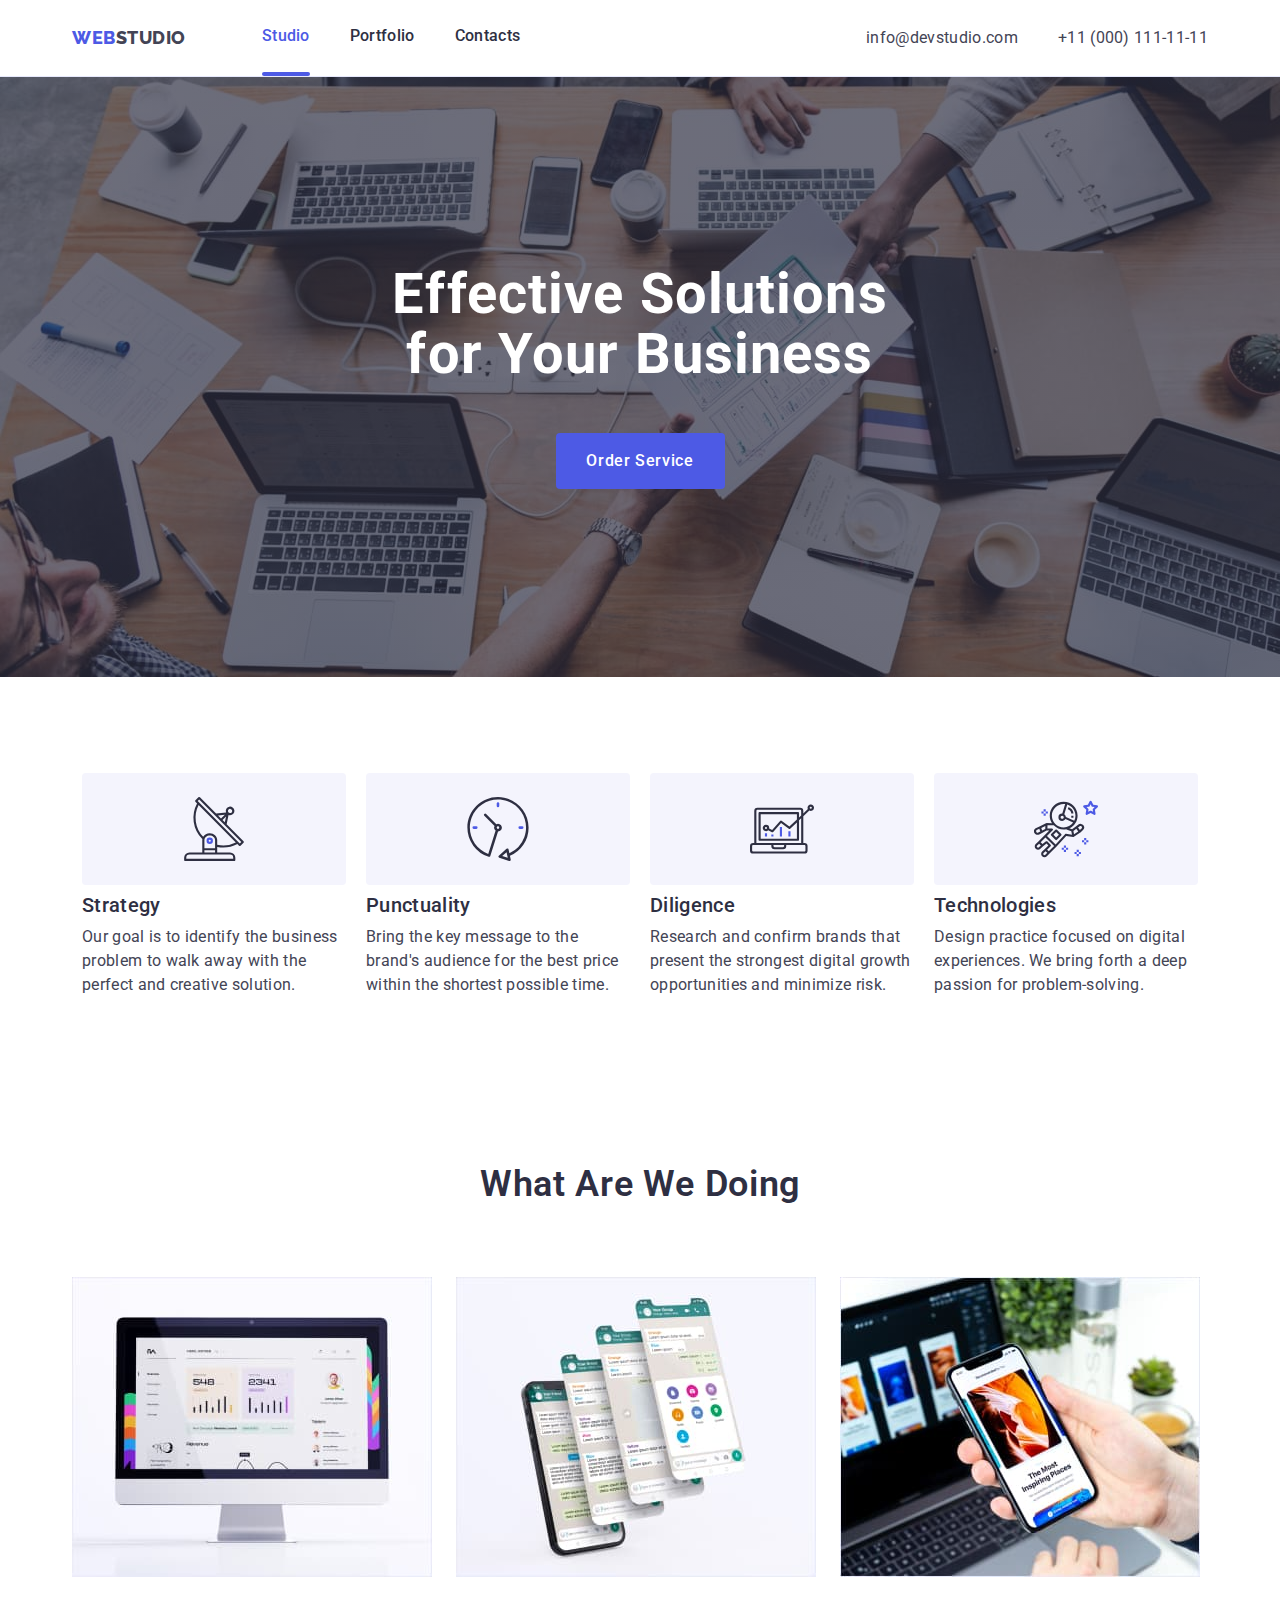
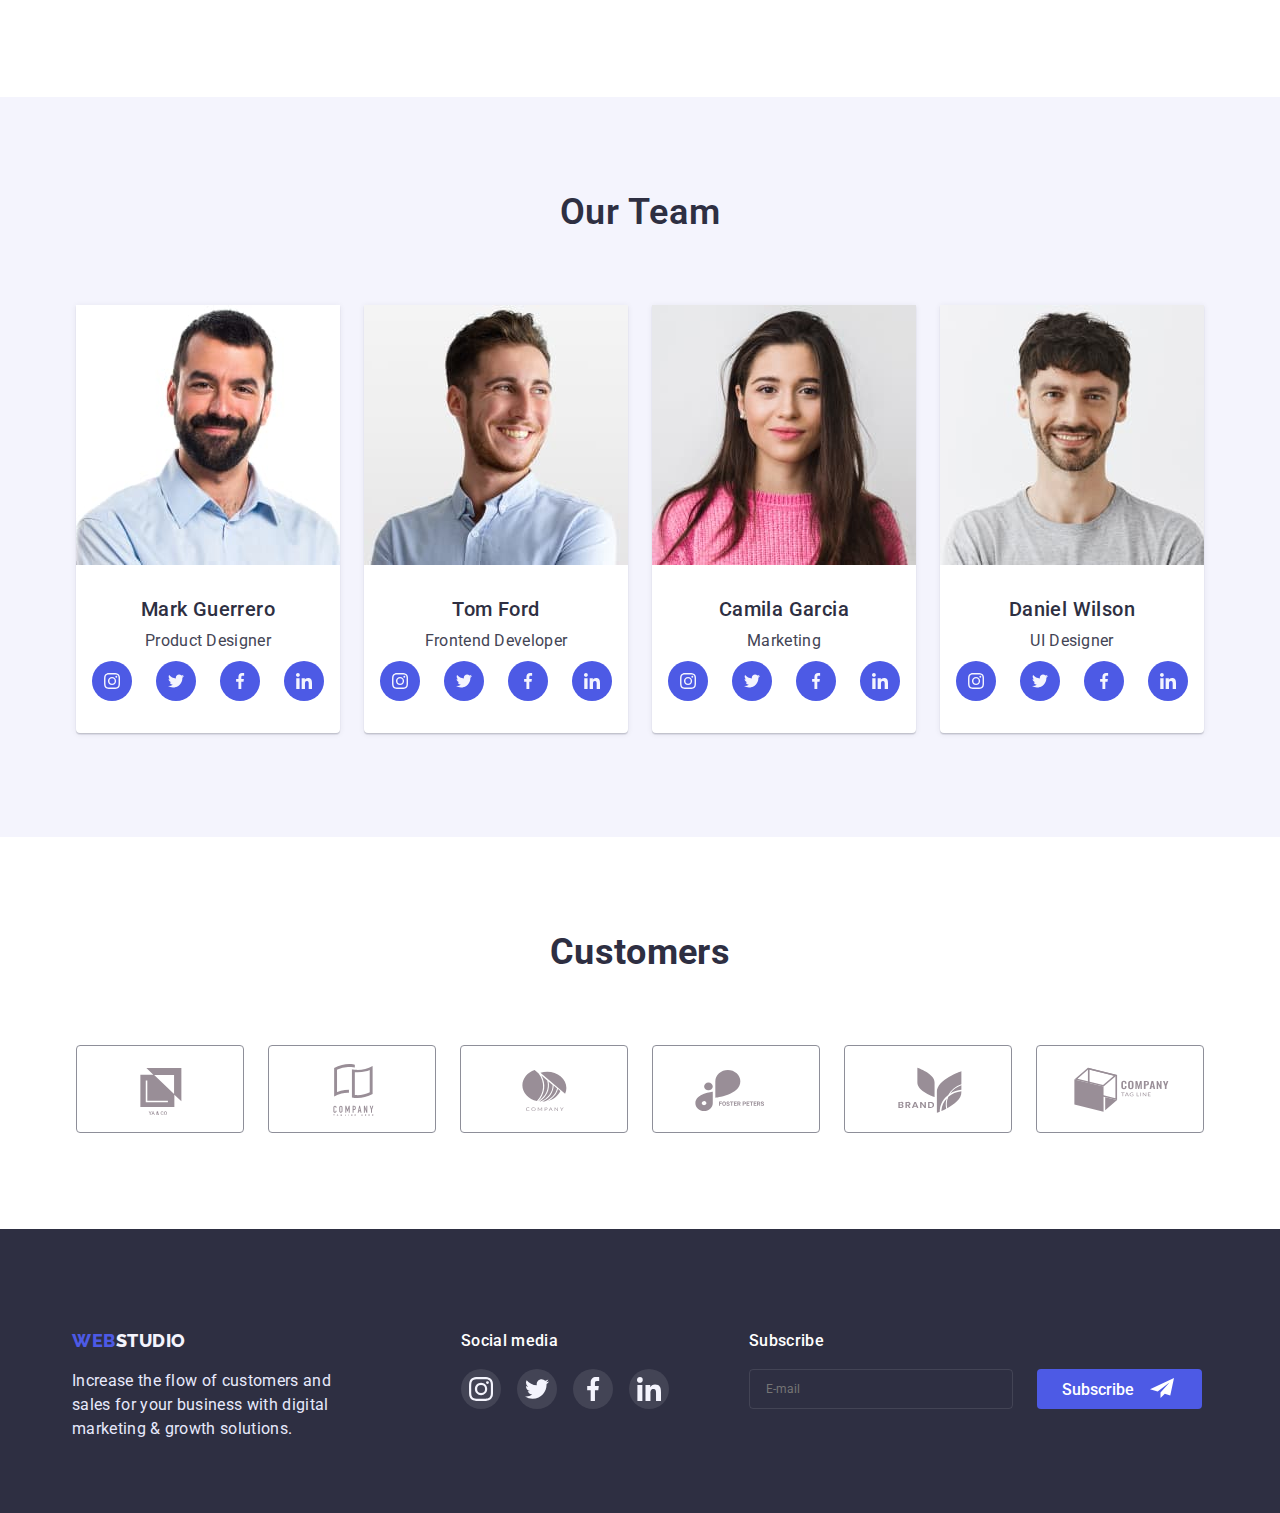
==== commit e1761ff0: "fix svg" ====
--- a/index.html
+++ b/index.html
@@ -53,7 +53,7 @@
         </ul>
         <button type="button" class="menu-btn-open" data-menu-open>
           <svg class="menu-btn-icon" width="32" height="32">
-            <use href="/./images/icons.svg#icon-burger"></use>
+            <use href="./images/icons.svg#icon-burger"></use>
           </svg>
         </button>
       </div>
@@ -526,7 +526,7 @@
         <div class="mob-menu-top">
           <button type="button" class="menu-btn-close" data-menu-close>
             <svg class="menu-btn-icon" width="8" height="8">
-              <use href="/./images/icons.svg#icon-close"></use>
+              <use href="./images/icons.svg#icon-close"></use>
             </svg>
           </button>
           <ul class="menu list">
--- a/css/styles.css
+++ b/css/styles.css
@@ -20,9 +20,9 @@
 .link {
   text-decoration: none;
 }
-.picture {
+/* .picture {
   width: 100%;
-}
+} */
 img {
   display: block;
 }
@@ -73,6 +73,8 @@
   border-color: transparent;
   margin-left: auto;
   padding: 0;
+  stroke: #2e2f42;
+  fill: #2e2f42;
 }
 
 /* ==================== HEADER ==================== */
@@ -163,11 +165,13 @@
 
 /* ==================== HERO ==================== */
 .hero {
+  display: flex;
+  align-items: center;
   max-width: 1440px;
   height: 600px;
   background-color: var(--headings-text-color);
-  padding-top: 188px;
-  padding-bottom: 188px;
+  padding-top: 112px;
+  padding-bottom: 112px;
   margin-left: auto;
   margin-right: auto;
   background-image: var(--gradient), url(../images/office-mob.jpg);
@@ -208,7 +212,7 @@
   line-height: 1.5em;
   letter-spacing: 0.04em;
   border-radius: 4px;
-  padding: 16px, 32px;
+  /* padding: 16px, 32px; */
   border: 1px solid transparent;
   transition-property: background-color;
   transition-duration: var(--animation-duration);
@@ -243,8 +247,9 @@
   display: none;
 }
 .list-element {
-  min-width: 356px;
+  width: 356px;
   margin: 0 auto;
+  margin-bottom: 72px;
 }
 .list-title {
   font-family: "Roboto", sans-serif;
@@ -261,7 +266,6 @@
   font-size: 16px;
   line-height: 1.5em;
   letter-spacing: 0.02em;
-  margin-bottom: 72px;
 }
 .icon-astronaut .list-text {
   margin-bottom: 0px;
@@ -294,11 +298,14 @@
 /* ==================== TEAM ==================== */
 .team .container {
   min-width: 294px;
+  display: flex;
+  flex-direction: column;
+  align-items: center;
 }
 .team {
   background-color: #f4f4fd;
-  padding-top: 120px;
-  padding-bottom: 120px;
+  padding-top: 96px;
+  padding-bottom: 128px;
 }
 .team-title {
   text-align: center;
@@ -308,6 +315,7 @@
 }
 .card {
   text-align: center;
+  width: 264px;
 }
 .team-title {
   font-family: "Roboto", sans-serif;
@@ -317,9 +325,10 @@
   letter-spacing: 0.02em;
   text-transform: capitalize;
   color: var(--headings-text-color);
-  margin-bottom: 72px;
+  /* margin-bottom: 72px; */
 }
 .teammate {
+  width: 264px;
   margin-top: 72px;
   background-color: #ffffff;
   border-radius: 0px 0px 4px 4px;
@@ -367,8 +376,8 @@
 
 /* ==================== CUSTOMERS ==================== */
 .customers {
-  padding-top: 130px;
-  padding-bottom: 120px;
+  padding-top: 96px;
+  padding-bottom: 96px;
 }
 .customers-title {
   font-family: "Roboto", sans-serif;
@@ -383,17 +392,20 @@
   display: flex;
   flex-wrap: wrap;
   justify-content: center;
-  /* gap: 16px; */
+  gap: 16px;
+  row-gap: 72px;
 }
 
 .customers-item {
-  min-width: 190px;
+  width: 190px;
   height: 88px;
-  margin-bottom: 72px;
-}
-.customers-item:nth-child(2n) {
+  /* gap: 16px 72px; */
+
+  /* margin-bottom: 72px; */
+}
+/* .customers-item:nth-child(2n) {
   margin-left: 16px;
-}
+} */
 .customers-link {
   width: 100%;
   height: 100%;
@@ -444,14 +456,16 @@
 .footer-studio {
   color: #f4f4fd;
 }
-
+.footer-block-logo {
+  margin-bottom: 72px;
+}
 .footer-text {
   /* align-items: center; */
   text-align: left;
   margin: 0 auto;
   margin-top: 16px;
-  margin-bottom: 72px;
-  min-width: 269px;
+  /* margin-bottom: 72px; */
+  width: 269px;
   font-family: "Roboto", sans-serif;
   font-size: 16px;
   line-height: 1.5em;
@@ -459,6 +473,7 @@
 .footer-media {
   /* text-align: start; */
   /* margin-left: 120px; */
+  margin-bottom: 72px;
 }
 .media-title {
   font-family: "Roboto", sans-serif;
@@ -471,7 +486,7 @@
 .media-list {
   display: flex;
   justify-content: center;
-  margin-bottom: 72px;
+  /* margin-bottom: 72px; */
   gap: 16px;
 }
 .media-link {
@@ -529,7 +544,7 @@
 }
 .footer-btn {
   position: relative;
-  min-width: 165px;
+  width: 165px;
   height: 40px;
   display: inline-block;
   background-color: var(--brand-color);
--- a/css/tablet.css
+++ b/css/tablet.css
@@ -2,6 +2,9 @@
   .container {
     width: 768px;
     /* outline: 2px solid red; */
+  }
+  .team {
+    padding-bottom: 104px;
   }
   .team .container {
     width: 582px;
@@ -14,9 +17,7 @@
   .list-element {
     width: 356px;
   }
-  .list-text {
-    margin-bottom: 72px;
-  }
+
   .icon-diagram .list-text {
     margin-bottom: 0px;
   }
@@ -27,16 +28,21 @@
     display: flex;
     flex-wrap: wrap;
     gap: 24px;
+    row-gap: 64px;
   }
   .teammate {
     margin-top: 0px;
   }
+  .team-title {
+    margin-bottom: 72px;
+  }
   .customers-list {
     gap: 24px;
+    row-gap: 72px;
   }
   .customers-item {
     width: 168px;
-    margin-bottom: 48px;
+    /* margin-bottom: 48px; */
   }
   .customers-item:nth-child(2n) {
     margin-left: 0px;
@@ -75,7 +81,7 @@
   }
   .contact-mail,
   .contact-tel {
-    font-family: "Roboto";
+    font-family: "Roboto", sans-serif;
     font-size: 12px;
     line-height: 1.33em;
     color: #434455;
@@ -115,10 +121,14 @@
   .footer-block-top {
     display: flex;
   }
+  .footer-block-top {
+    margin-bottom: 72px;
+  }
   .footer-block-logo {
     text-align: left;
     margin-right: 24px;
     margin-left: 94px;
+    margin-bottom: 0;
   }
   .footer .logo {
     margin-bottom: 16px;
@@ -128,6 +138,7 @@
   }
   .footer-media {
     text-align: left;
+    margin-bottom: 0;
   }
   .media-list {
     justify-content: start;
--- a/css/desktop.css
+++ b/css/desktop.css
@@ -15,7 +15,6 @@
   }
   .list-text {
     font-weight: 400;
-    margin-bottom: 0;
   }
   .list-element::before {
     display: block;
@@ -64,6 +63,11 @@
     gap: 40px;
     line-height: 1.5em;
   }
+  .contact-mail,
+  .contact-tel {
+    font-size: 16px;
+    line-height: 1.5em;
+  }
   .menu-item {
     padding-top: 24px;
     padding-bottom: 28px;
@@ -72,6 +76,9 @@
     display: block;
   }
   /* FOOTER */
+  .footer {
+    padding-bottom: 0;
+  }
   .footer .container {
     display: flex;
   }
